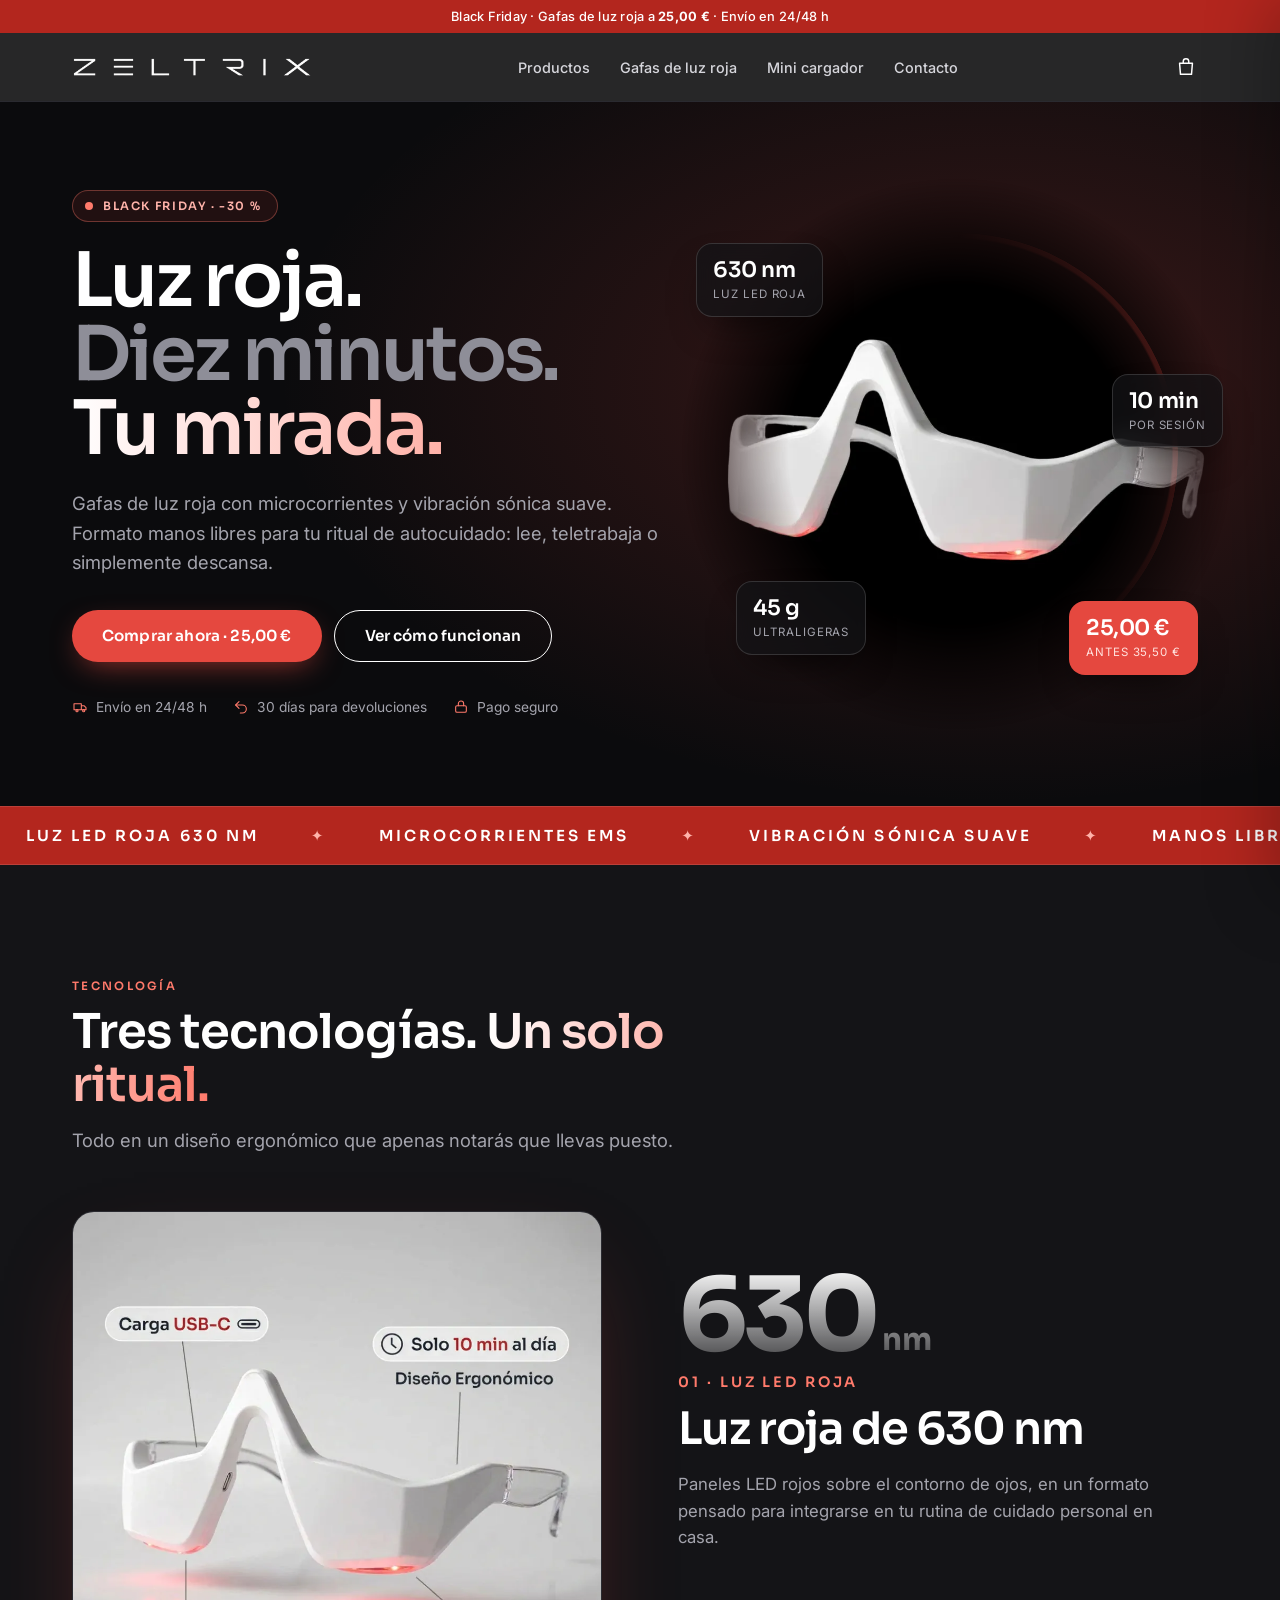
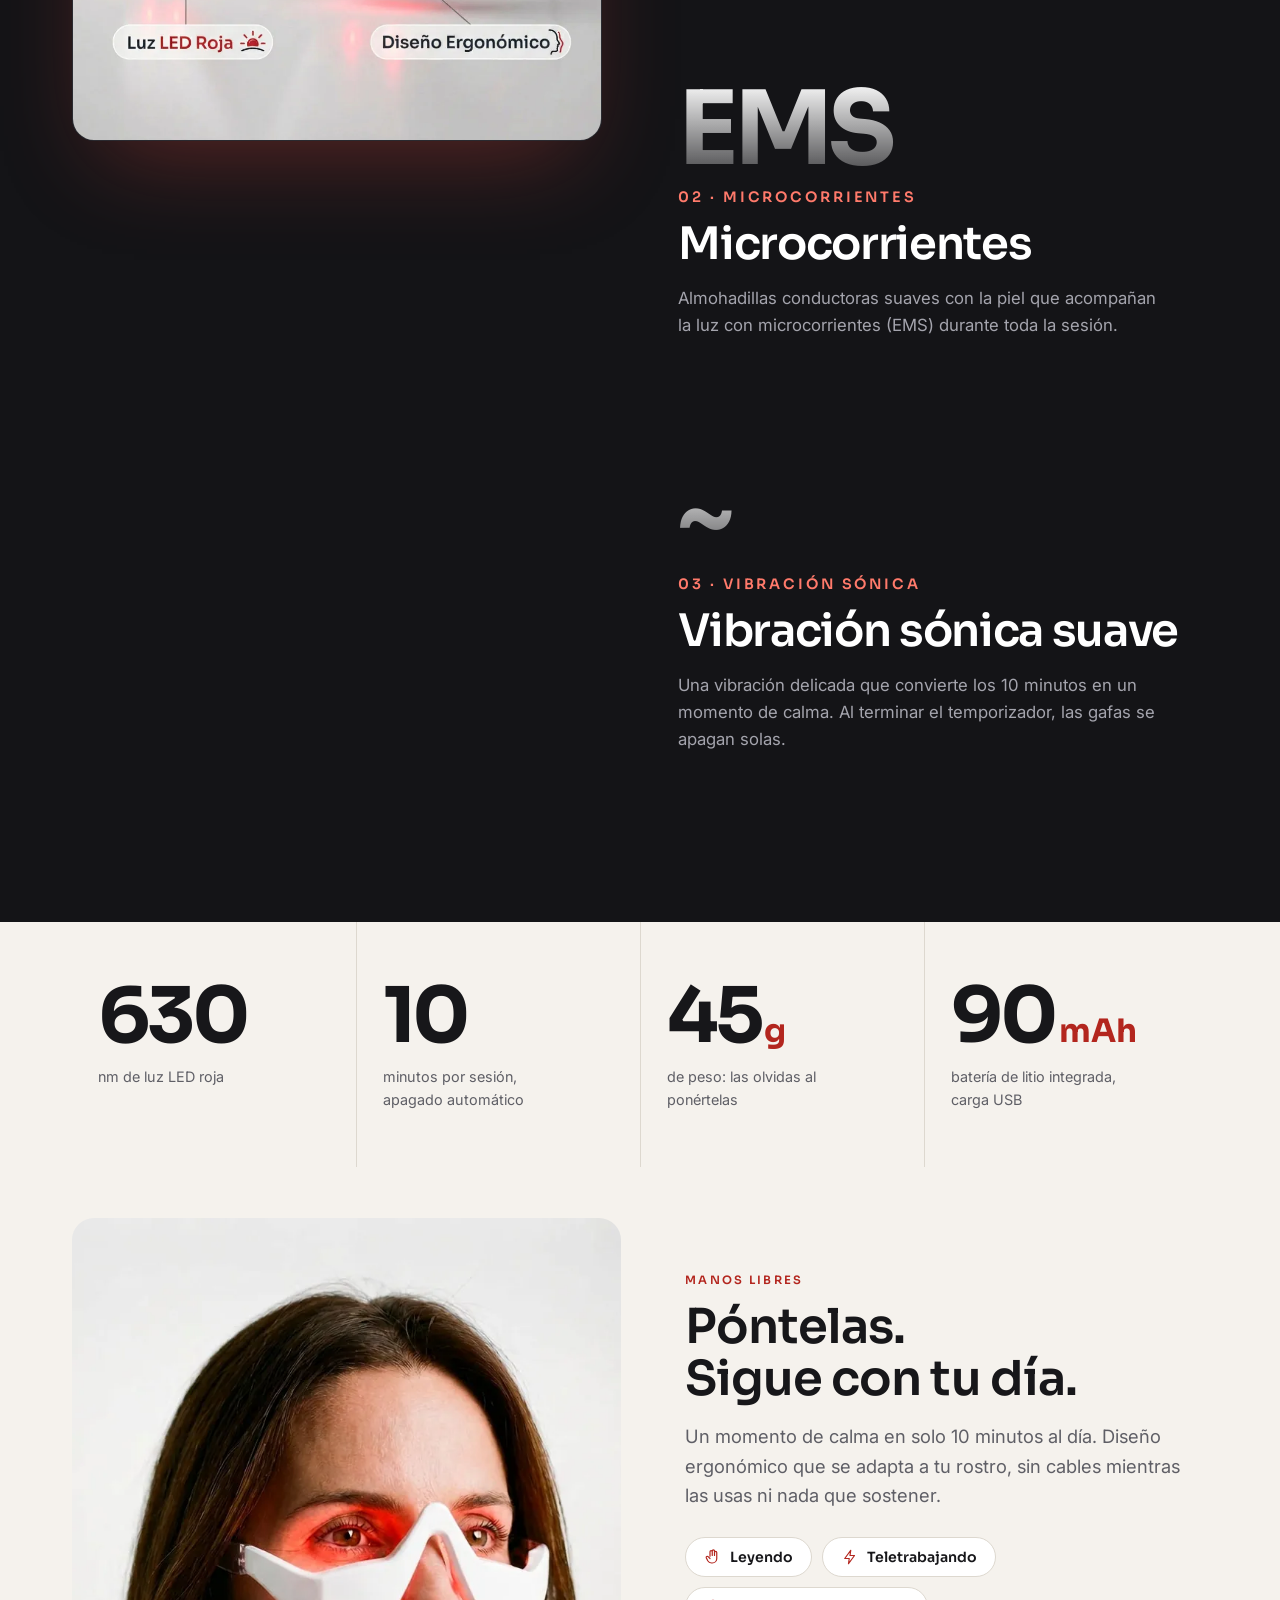
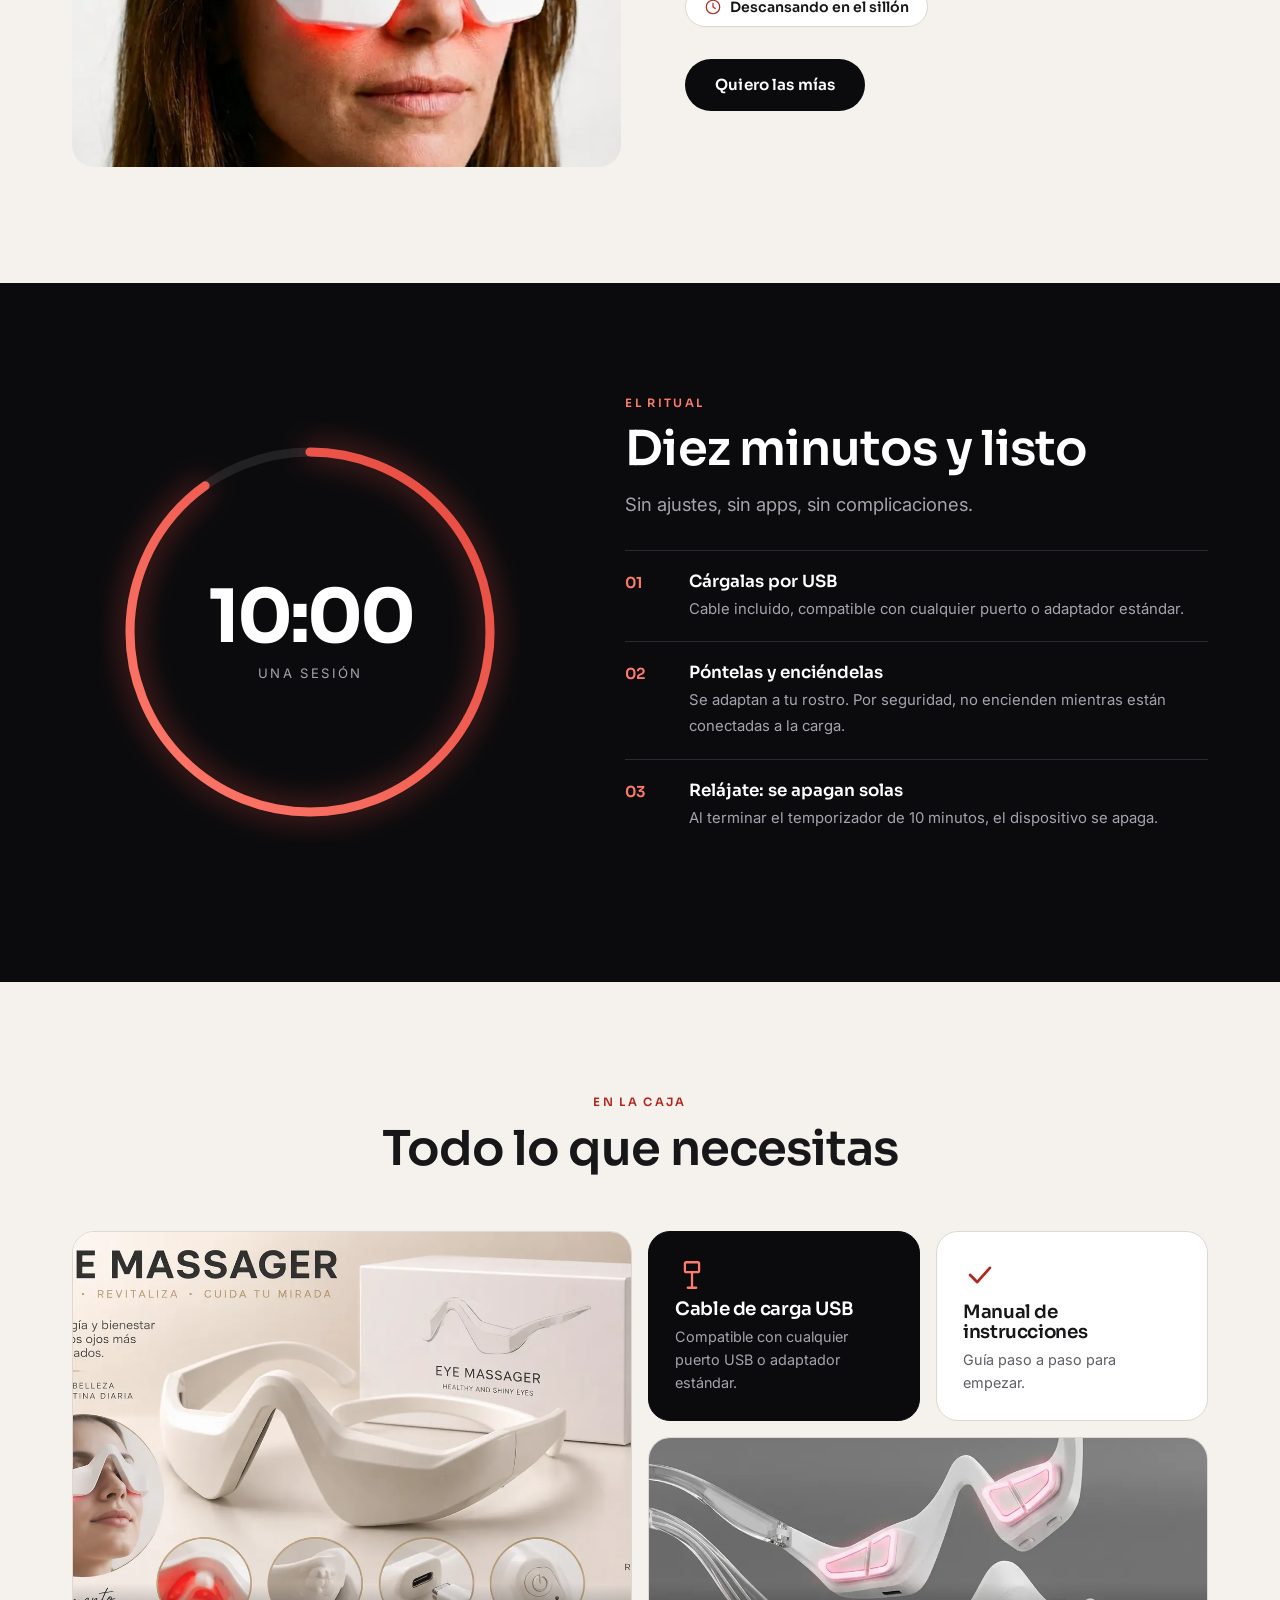
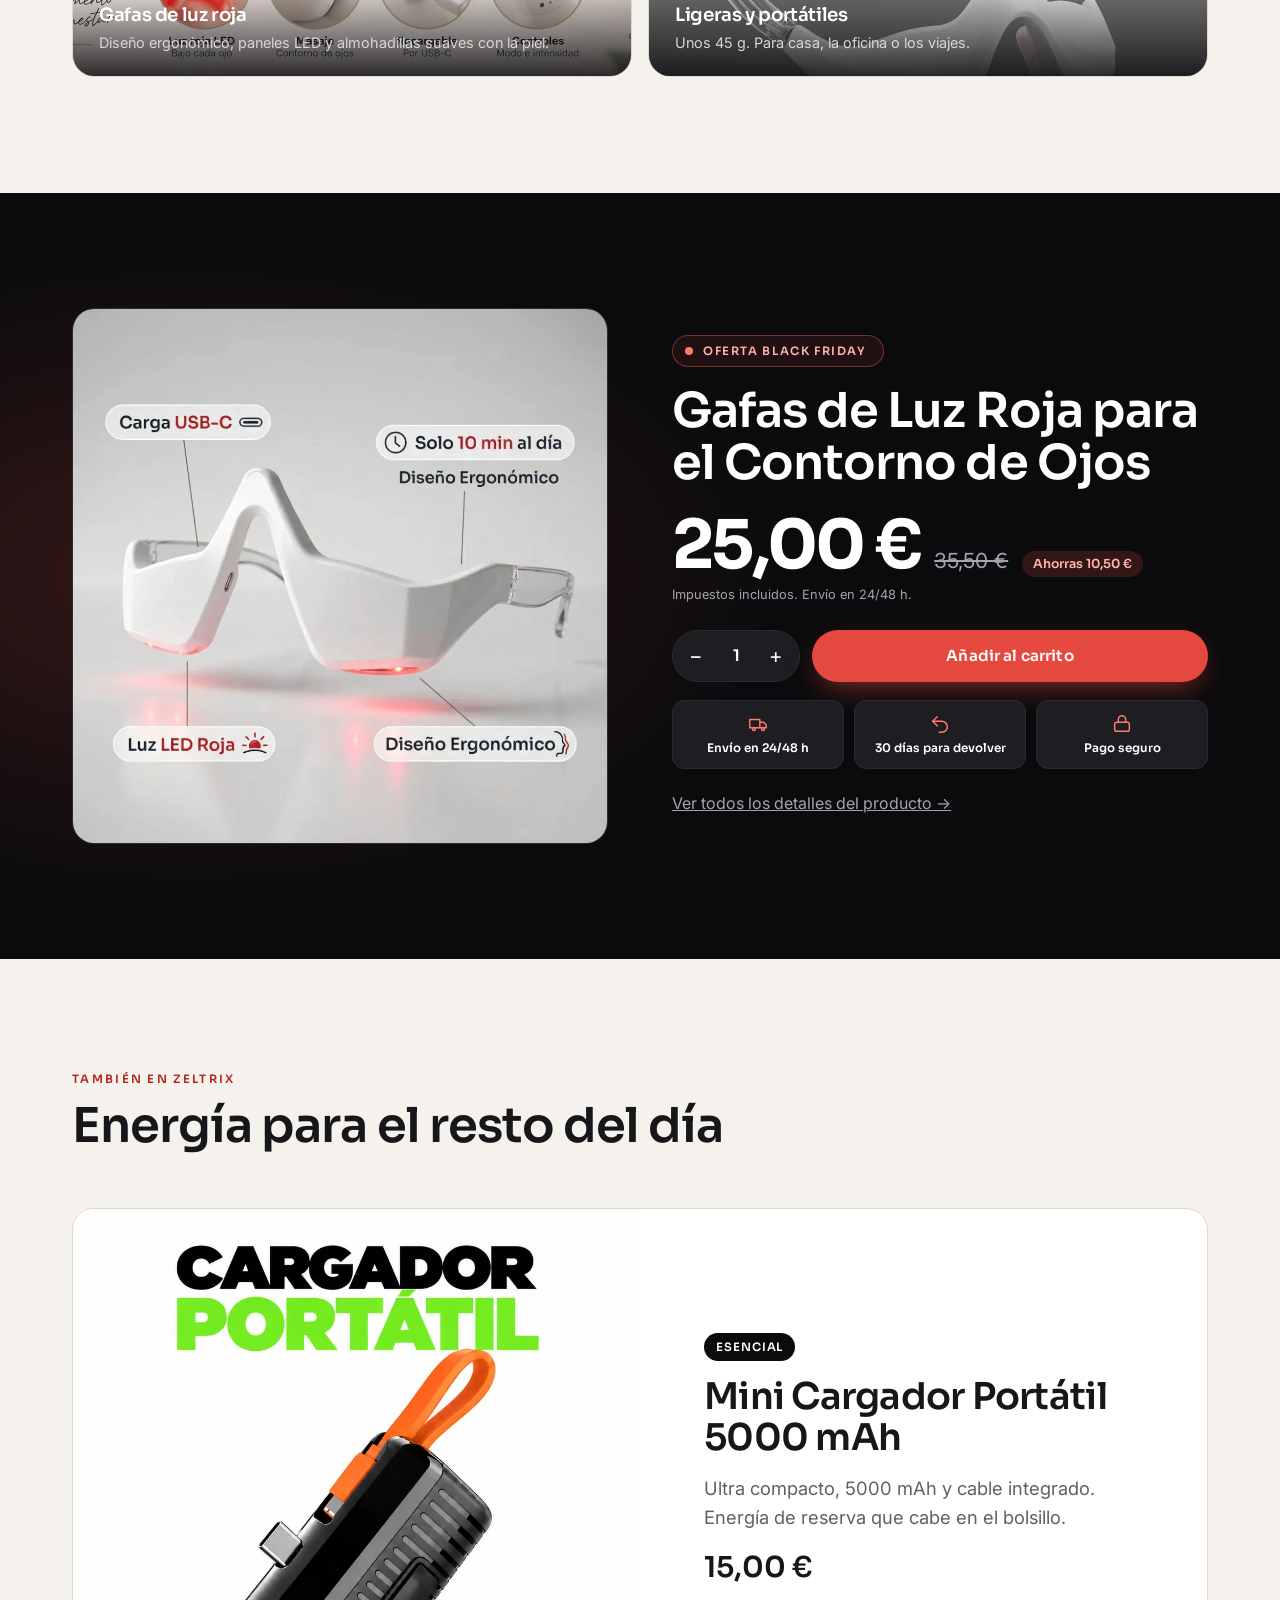
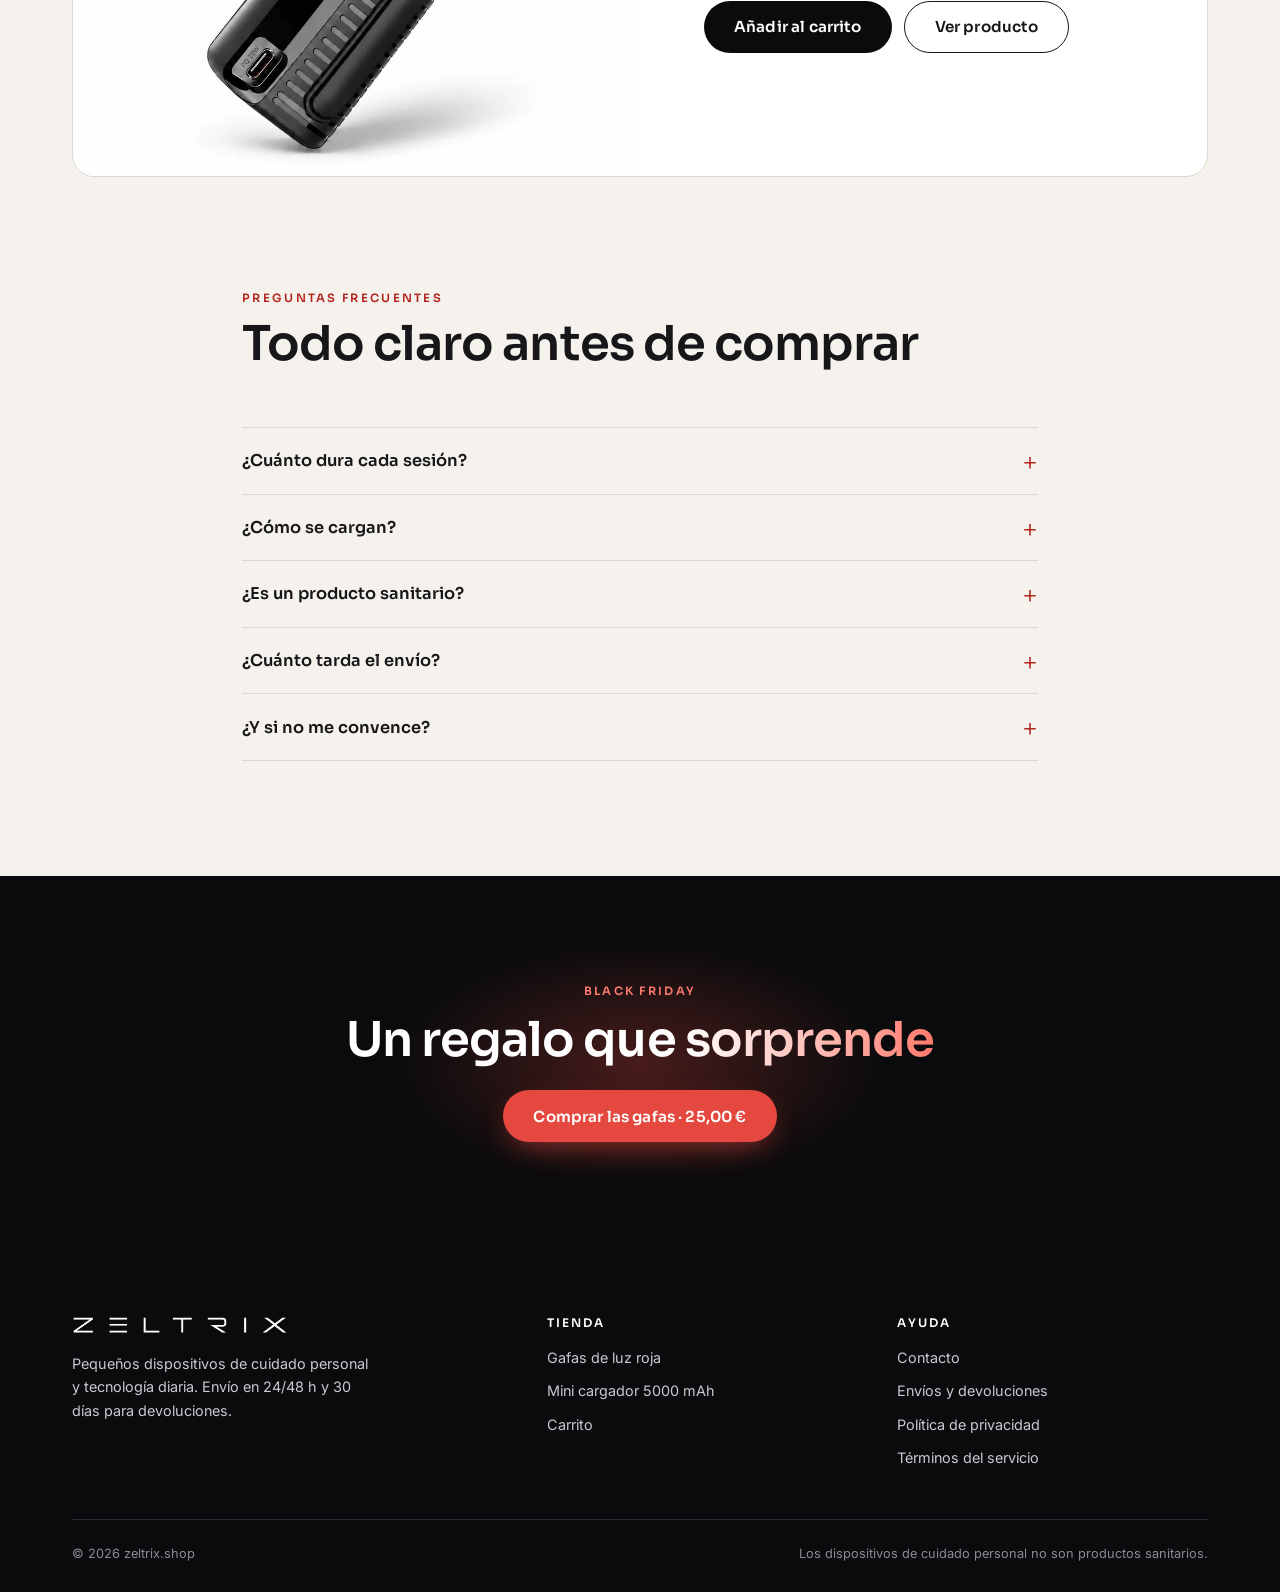
==== index.html @ a4a42555 "Add files via upload" ====
<!doctype html>
<html lang="es-ES" data-root="">
<head>
<meta charset="utf-8">
<meta name="viewport" content="width=device-width,initial-scale=1,viewport-fit=cover">
<title>Zeltrix | Gafas de luz roja para el contorno de ojos y mini cargador</title>
<meta name="description" content="Zeltrix: gafas de luz roja con microcorrientes y vibración sónica (25,00 €) y mini cargador portátil de 5000 mAh (15,00 €). Envío en 24/48 h y 30 días para devoluciones.">
<link rel="canonical" href="https://zeltrix.shop/">
<meta name="robots" content="index,follow,max-image-preview:large">
<meta name="theme-color" content="#0b0b0d">
<meta property="og:type" content="website">
<meta property="og:site_name" content="Zeltrix">
<meta property="og:locale" content="es_ES">
<meta property="og:title" content="Zeltrix | Gafas de luz roja para el contorno de ojos y mini cargador">
<meta property="og:description" content="Zeltrix: gafas de luz roja con microcorrientes y vibración sónica (25,00 €) y mini cargador portátil de 5000 mAh (15,00 €). Envío en 24/48 h y 30 días para devoluciones.">
<meta property="og:url" content="https://zeltrix.shop/">
<meta property="og:image" content="https://zeltrix.shop/assets/img/og.jpg">
<meta name="twitter:card" content="summary_large_image">
<link rel="icon" href="favicon.ico" sizes="48x48">
<link rel="icon" type="image/png" href="assets/img/favicon-64.png" sizes="64x64">
<link rel="apple-touch-icon" href="assets/img/apple-touch-icon.png">
<link rel="preconnect" href="https://fonts.googleapis.com">
<link rel="preconnect" href="https://fonts.gstatic.com" crossorigin>
<link rel="stylesheet" href="https://fonts.googleapis.com/css2?family=Inter:wght@400;500;600&family=Sora:wght@500;600;700&display=swap">
<link rel="preload" as="image" href="assets/img/gafas-1.webp" fetchpriority="high">
<link rel="stylesheet" href="assets/styles.css">
<link rel="stylesheet" href="assets/landing.css">
<script type="application/ld+json">{"@context": "https://schema.org", "@graph": [{"@type": "Organization", "@id": "https://zeltrix.shop/#org", "name": "Zeltrix", "url": "https://zeltrix.shop", "logo": "https://zeltrix.shop/assets/img/icon-512.png"}, {"@type": "WebSite", "@id": "https://zeltrix.shop/#site", "url": "https://zeltrix.shop", "name": "Zeltrix", "inLanguage": "es-ES", "publisher": {"@id": "https://zeltrix.shop/#org"}}, {"@type": "FAQPage", "mainEntity": [{"@type": "Question", "name": "¿Cuánto dura cada sesión?", "acceptedAnswer": {"@type": "Answer", "text": "Unos 10 minutos. Las gafas de luz roja se apagan solas cuando termina el temporizador."}}, {"@type": "Question", "name": "¿Cómo se cargan?", "acceptedAnswer": {"@type": "Answer", "text": "Por USB con el cable incluido. Por seguridad, no se pueden encender mientras están conectadas a la carga."}}, {"@type": "Question", "name": "¿Es un producto sanitario?", "acceptedAnswer": {"@type": "Answer", "text": "No. Es un producto de cuidado personal. Si estás embarazada, llevas marcapasos u otro dispositivo implantado o tienes alguna condición médica, consulta con tu médico antes de usarlo."}}, {"@type": "Question", "name": "¿Cuánto tarda el envío?", "acceptedAnswer": {"@type": "Answer", "text": "Enviamos en 24/48 horas."}}, {"@type": "Question", "name": "¿Y si no me convence?", "acceptedAnswer": {"@type": "Answer", "text": "Dispones de 30 días desde que lo recibes para solicitar la devolución, según nuestra política de devoluciones."}}]}]}</script>
</head>
<body>
<a class="skip" href="#main">Saltar al contenido</a>
<div class="ann">Black Friday · Gafas de luz roja a <strong>25,00 €</strong> · Envío en 24/48 h</div>
<header class="hdr"><div class="wrap">
  <a class="logo" href="index.html" aria-label="Zeltrix, inicio"><img src="assets/img/logo-white.png" alt="ZELTRIX" width="420" height="35"></a>
  <nav class="nav" id="nav" aria-label="Principal">
    <a href="index.html#productos">Productos</a><a href="products/gafas-luz-roja-anti-ojeras.html">Gafas de luz roja</a><a href="products/mini-banco-de-energia-ultra-compacto-5000mah-negro-con-cable-integrado.html">Mini cargador</a><a href="pages/contact.html">Contacto</a>
  </nav>
  <div class="hdr-r">
    <button class="icon-btn" data-open-cart aria-label="Abrir carrito"><svg viewBox="0 0 24 24" fill="none" stroke="currentColor" stroke-width="1.6" stroke-linecap="round" stroke-linejoin="round" aria-hidden="true"><path d="M5 8h14l-1 12H6L5 8Z"/><path d="M9 8V6a3 3 0 0 1 6 0v2"/></svg><span class="badge" data-cart-count hidden>0</span></button>
    <button class="icon-btn menu-btn" id="menu-btn" aria-label="Menú" aria-expanded="false" aria-controls="nav"><svg viewBox="0 0 24 24" fill="none" stroke="currentColor" stroke-width="1.8" stroke-linecap="round" aria-hidden="true"><path d="M4 8h16M4 16h16"/></svg></button>
  </div>
</div></header>
<main id="main">

<section class="hero lp dark"><div class="wrap">
  <div>
    <span class="pill"><i></i>Black Friday · -30 %</span>
    <h1><span>Luz roja.</span><span class="o">Diez minutos.</span><span class="glowtxt">Tu mirada.</span></h1>
    <p class="lead">Gafas de luz roja con microcorrientes y vibración sónica suave. Formato manos libres para tu ritual de autocuidado: lee, teletrabaja o simplemente descansa.</p>
    <div class="hero-cta">
      <a class="btn btn-glow" href="#comprar">Comprar ahora · 25,00 €</a>
      <a class="btn btn-line" href="#tecnologia">Ver cómo funcionan</a>
    </div>
    <ul class="hero-meta"><li><svg viewBox="0 0 24 24" fill="none" stroke="currentColor" stroke-width="1.6" stroke-linecap="round" stroke-linejoin="round" aria-hidden="true"><path d="M3 7h11v9H3zM14 10h4l3 3v3h-7"/><circle cx="7.5" cy="17.5" r="1.6"/><circle cx="17.5" cy="17.5" r="1.6"/></svg>Envío en 24/48 h</li><li><svg viewBox="0 0 24 24" fill="none" stroke="currentColor" stroke-width="1.6" stroke-linecap="round" stroke-linejoin="round" aria-hidden="true"><path d="M9 14 4 9l5-5"/><path d="M4 9h10a6 6 0 0 1 0 12h-3"/></svg>30 días para devoluciones</li><li><svg viewBox="0 0 24 24" fill="none" stroke="currentColor" stroke-width="1.6" stroke-linecap="round" stroke-linejoin="round" aria-hidden="true"><rect x="4" y="10" width="16" height="10" rx="2"/><path d="M8 10V7a4 4 0 0 1 8 0v3"/></svg>Pago seguro</li></ul>
  </div>
  <div class="stage" id="stage">
    <img src="assets/img/gafas-1.webp" alt="Gafas de luz roja Zeltrix con los paneles LED encendidos" width="1000" height="1000" fetchpriority="high">
    <div class="chip c1"><b>630 nm</b><small>Luz LED roja</small></div>
    <div class="chip c2"><b>10 min</b><small>Por sesión</small></div>
    <div class="chip c3"><b>45 g</b><small>Ultraligeras</small></div>
    <div class="chip c4"><b>25,00 €</b><small>antes 35,50 €</small></div>
  </div>
</div></section>

<div class="marq" aria-hidden="true"><div><span>Luz LED roja 630 nm</span><span>Microcorrientes EMS</span><span>Vibración sónica suave</span><span>Manos libres</span><span>10 minutos</span><span>Carga USB</span><span>Black Friday</span><span>Luz LED roja 630 nm</span><span>Microcorrientes EMS</span><span>Vibración sónica suave</span><span>Manos libres</span><span>10 minutos</span><span>Carga USB</span><span>Black Friday</span><span>Luz LED roja 630 nm</span><span>Microcorrientes EMS</span><span>Vibración sónica suave</span><span>Manos libres</span><span>10 minutos</span><span>Carga USB</span><span>Black Friday</span><span>Luz LED roja 630 nm</span><span>Microcorrientes EMS</span><span>Vibración sónica suave</span><span>Manos libres</span><span>10 minutos</span><span>Carga USB</span><span>Black Friday</span></div></div>

<section class="sec dark-2" id="tecnologia"><div class="wrap">
  <div class="sec-head rv" style="max-width:720px"><p class="eyebrow">Tecnología</p><h2 class="h2">Tres tecnologías. <span class="glowtxt">Un solo ritual.</span></h2><p class="lead">Todo en un diseño ergonómico que apenas notarás que llevas puesto.</p></div>
  <div class="tech">
    <div class="tech-vis"><div class="fr"><img src="assets/img/gafas-3.webp" alt="Detalles del diseño: carga USB-C, luz LED roja y sesión de 10 minutos" width="1000" height="1000" loading="lazy"></div></div>
    <div class="tech-list">
      <div class="tech-i rv"><div class="big">630<small style="font-size:.3em;letter-spacing:0"> nm</small></div><p class="n">01 · LUZ LED ROJA</p><h3>Luz roja de 630 nm</h3><p>Paneles LED rojos sobre el contorno de ojos, en un formato pensado para integrarse en tu rutina de cuidado personal en casa.</p></div>
      <div class="tech-i rv"><div class="big">EMS</div><p class="n">02 · MICROCORRIENTES</p><h3>Microcorrientes</h3><p>Almohadillas conductoras suaves con la piel que acompañan la luz con microcorrientes (EMS) durante toda la sesión.</p></div>
      <div class="tech-i rv"><div class="big">~</div><p class="n">03 · VIBRACIÓN SÓNICA</p><h3>Vibración sónica suave</h3><p>Una vibración delicada que convierte los 10 minutos en un momento de calma. Al terminar el temporizador, las gafas se apagan solas.</p></div>
    </div>
  </div>
</div></section>

<section class="sec-tight"><div class="wrap"><div class="stats rv">
  <div><b data-count="630">630</b><em style="display:none"></em><span>nm de luz LED roja</span></div>
  <div><b data-count="10">10</b><span>minutos por sesión, apagado automático</span></div>
  <div><b data-count="45">45<em>g</em></b><span>de peso: las olvidas al ponértelas</span></div>
  <div><b data-count="90">90<em>mAh</em></b><span>batería de litio integrada, carga USB</span></div>
</div></div></section>

<section class="sec" style="padding-top:clamp(24px,4vw,60px)"><div class="wrap life">
  <div class="ph rv"><img src="assets/img/gafas-2.webp" alt="Persona con las gafas de luz roja puestas" width="745" height="745" loading="lazy"></div>
  <div class="rv">
    <p class="eyebrow">Manos libres</p>
    <h2 class="h2" style="margin:14px 0 16px">Póntelas. <br>Sigue con tu día.</h2>
    <p class="lead">Un momento de calma en solo 10 minutos al día. Diseño ergonómico que se adapta a tu rostro, sin cables mientras las usas ni nada que sostener.</p>
    <ul class="moments"><li><svg viewBox="0 0 24 24" fill="none" stroke="currentColor" stroke-width="1.6" stroke-linecap="round" stroke-linejoin="round" aria-hidden="true"><path d="M8 11V5a1.5 1.5 0 0 1 3 0v5m0 0V4a1.5 1.5 0 0 1 3 0v6m0 0V6a1.5 1.5 0 0 1 3 0v8a6 6 0 0 1-6 6h-1a6 6 0 0 1-5-3l-2-4a1.5 1.5 0 0 1 2.5-1.5L8 14"/></svg>Leyendo</li><li><svg viewBox="0 0 24 24" fill="none" stroke="currentColor" stroke-width="1.6" stroke-linecap="round" stroke-linejoin="round" aria-hidden="true"><path d="M13 3 5 14h6l-1 7 8-11h-6z"/></svg>Teletrabajando</li><li><svg viewBox="0 0 24 24" fill="none" stroke="currentColor" stroke-width="1.6" stroke-linecap="round" stroke-linejoin="round" aria-hidden="true"><circle cx="12" cy="12" r="9"/><path d="M12 7v5l3 2"/></svg>Descansando en el sillón</li></ul>
    <a class="btn btn-ink" href="#comprar">Quiero las mías</a>
  </div>
</div></section>

<section class="sec dark"><div class="wrap ritual">
  <div class="ring rv" id="ring">
    <svg viewBox="0 0 280 280" aria-hidden="true"><defs><linearGradient id="rg" x1="0" y1="0" x2="1" y2="1"><stop offset="0" stop-color="#ff7a6b"/><stop offset="1" stop-color="#e5483f"/></linearGradient></defs><circle class="tr" cx="140" cy="140" r="120"/><circle class="pg" cx="140" cy="140" r="120"/></svg>
    <div class="tm"><b>10:00</b><span>una sesión</span></div>
  </div>
  <div class="rv">
    <p class="eyebrow">El ritual</p>
    <h2 class="h2" style="margin:14px 0 14px">Diez minutos y listo</h2>
    <p class="lead">Sin ajustes, sin apps, sin complicaciones.</p>
    <ol class="steps" style="list-style:none;padding:0">
      <li><div><b>Cárgalas por USB</b><span>Cable incluido, compatible con cualquier puerto o adaptador estándar.</span></div></li>
      <li><div><b>Póntelas y enciéndelas</b><span>Se adaptan a tu rostro. Por seguridad, no encienden mientras están conectadas a la carga.</span></div></li>
      <li><div><b>Relájate: se apagan solas</b><span>Al terminar el temporizador de 10 minutos, el dispositivo se apaga.</span></div></li>
    </ol>
  </div>
</div></section>

<section class="sec"><div class="wrap">
  <div class="sec-head center rv"><p class="eyebrow">En la caja</p><h2 class="h2">Todo lo que necesitas</h2></div>
  <div class="bento">
    <div class="bt img b1 rv"><img src="assets/img/gafas-lifestyle.webp" alt="Gafas masajeadoras Eye Massager junto a su caja" loading="lazy"><div class="cap"><h3>Gafas de luz roja</h3><p>Diseño ergonómico, paneles LED y almohadillas suaves con la piel.</p></div></div>
    <div class="bt dk rv"><svg class="ic" viewBox="0 0 24 24" fill="none" stroke="currentColor" stroke-width="1.6" stroke-linecap="round" stroke-linejoin="round" aria-hidden="true"><rect x="7" y="3" width="10" height="7" rx="1"/><path d="M12 10v11M9 21h6"/></svg><h3>Cable de carga USB</h3><p>Compatible con cualquier puerto USB o adaptador estándar.</p></div>
    <div class="bt rv"><svg class="ic" viewBox="0 0 24 24" fill="none" stroke="currentColor" stroke-width="2" stroke-linecap="round" stroke-linejoin="round" aria-hidden="true"><path d="m5 12 5 5 9-10"/></svg><h3>Manual de instrucciones</h3><p>Guía paso a paso para empezar.</p></div>
    <div class="bt img b4 rv" style="min-height:240px"><img src="assets/img/gafas-4.webp" alt="Vista del diseño ergonómico y los paneles de luz" loading="lazy" style="object-position:50% 40%"><div class="cap"><h3>Ligeras y portátiles</h3><p>Unos 45 g. Para casa, la oficina o los viajes.</p></div></div>
  </div>
</div></section>

<section class="sec buy-sec dark" id="comprar"><div class="wrap buy-card">
  <div class="im rv"><img src="assets/img/gafas-3.webp" alt="Gafas de Luz Roja para el Contorno de Ojos" width="1000" height="1000" loading="lazy"></div>
  <div class="rv">
    <span class="pill"><i></i>Oferta Black Friday</span>
    <h2 class="h2" style="margin-top:18px">Gafas de Luz Roja para el Contorno de Ojos</h2>
    <div class="big-p"><b>25,00 €</b><s>35,50 €</s><span class="save">Ahorras 10,50 €</span></div>
    <p class="vat">Impuestos incluidos. Envío en 24/48 h.</p>
    <div class="buy-row"><div class="qty" data-qty role="group" aria-label="Cantidad"><button type="button" data-dec aria-label="Reducir cantidad">−</button><output aria-live="polite">1</output><button type="button" data-inc aria-label="Aumentar cantidad">+</button></div>
      <button class="btn btn-glow" data-add="gafas" data-use-qty>Añadir al carrito</button></div>
    <div class="trust"><div><svg viewBox="0 0 24 24" fill="none" stroke="currentColor" stroke-width="1.6" stroke-linecap="round" stroke-linejoin="round" aria-hidden="true"><path d="M3 7h11v9H3zM14 10h4l3 3v3h-7"/><circle cx="7.5" cy="17.5" r="1.6"/><circle cx="17.5" cy="17.5" r="1.6"/></svg>Envío en 24/48 h</div><div><svg viewBox="0 0 24 24" fill="none" stroke="currentColor" stroke-width="1.6" stroke-linecap="round" stroke-linejoin="round" aria-hidden="true"><path d="M9 14 4 9l5-5"/><path d="M4 9h10a6 6 0 0 1 0 12h-3"/></svg>30 días para devolver</div><div><svg viewBox="0 0 24 24" fill="none" stroke="currentColor" stroke-width="1.6" stroke-linecap="round" stroke-linejoin="round" aria-hidden="true"><rect x="4" y="10" width="16" height="10" rx="2"/><path d="M8 10V7a4 4 0 0 1 8 0v3"/></svg>Pago seguro</div></div>
    <p><a href="products/gafas-luz-roja-anti-ojeras.html" style="text-decoration:underline;color:var(--muted-d)">Ver todos los detalles del producto →</a></p>
  </div>
</div></section>

<section class="sec" id="productos"><div class="wrap">
  <div class="sec-head rv"><p class="eyebrow">También en Zeltrix</p><h2 class="h2">Energía para el resto del día</h2></div>
  <div class="pw rv">
    <div class="im"><img src="assets/img/cargador-1.webp" alt="Mini cargador portátil negro de 5000 mAh con cable integrado" width="1000" height="1000" loading="lazy"></div>
    <div class="tx"><span class="tag" style="position:static">Esencial</span><h3 style="font-size:clamp(1.6rem,3vw,2.3rem)">Mini Cargador Portátil 5000 mAh</h3>
      <p class="lead">Ultra compacto, 5000 mAh y cable integrado. Energía de reserva que cabe en el bolsillo.</p>
      <p class="price">15,00 €</p>
      <div style="display:flex;gap:12px;flex-wrap:wrap"><button class="btn btn-ink" data-add="cargador" data-quick>Añadir al carrito</button><a class="btn btn-line" href="products/mini-banco-de-energia-ultra-compacto-5000mah-negro-con-cable-integrado.html">Ver producto</a></div></div>
  </div>
</div></section>

<section class="sec" style="padding-top:0"><div class="wrap" style="max-width:860px">
  <div class="sec-head rv"><p class="eyebrow">Preguntas frecuentes</p><h2 class="h2">Todo claro antes de comprar</h2></div>
  <div class="acc rv"><details><summary>¿Cuánto dura cada sesión?</summary><div class="ans">Unos 10 minutos. Las gafas de luz roja se apagan solas cuando termina el temporizador.</div></details><details><summary>¿Cómo se cargan?</summary><div class="ans">Por USB con el cable incluido. Por seguridad, no se pueden encender mientras están conectadas a la carga.</div></details><details><summary>¿Es un producto sanitario?</summary><div class="ans">No. Es un producto de cuidado personal. Si estás embarazada, llevas marcapasos u otro dispositivo implantado o tienes alguna condición médica, consulta con tu médico antes de usarlo.</div></details><details><summary>¿Cuánto tarda el envío?</summary><div class="ans">Enviamos en 24/48 horas.</div></details><details><summary>¿Y si no me convence?</summary><div class="ans">Dispones de 30 días desde que lo recibes para solicitar la devolución, según nuestra política de devoluciones.</div></details></div>
</div></section>

<section class="band dark"><div class="wrap rv">
  <p class="eyebrow">Black Friday</p><h2 class="h2">Un regalo que <span class="glowtxt">sorprende</span></h2>
  <a class="btn btn-glow" href="#comprar">Comprar las gafas · 25,00 €</a>
</div></section>
</main>
<footer class="ftr"><div class="wrap">
  <div class="cols">
    <div><img src="assets/img/logo-white.png" alt="ZELTRIX" width="420" height="35" loading="lazy">
      <p style="max-width:34ch">Pequeños dispositivos de cuidado personal y tecnología diaria. Envío en 24/48 h y 30 días para devoluciones.</p></div>
    <div><h4>Tienda</h4><ul>
      <li><a href="products/gafas-luz-roja-anti-ojeras.html">Gafas de luz roja</a></li>
      <li><a href="products/mini-banco-de-energia-ultra-compacto-5000mah-negro-con-cable-integrado.html">Mini cargador 5000 mAh</a></li>
      <li><a href="cart.html">Carrito</a></li></ul></div>
    <div><h4>Ayuda</h4><ul>
      <li><a href="pages/contact.html">Contacto</a></li>
      <li><a href="policies/refund-policy.html">Envíos y devoluciones</a></li>
      <li><a href="policies/privacy-policy.html">Política de privacidad</a></li>
      <li><a href="policies/terms-of-service.html">Términos del servicio</a></li></ul></div>
  </div>
  <div class="bot"><span>© 2026 zeltrix.shop</span><span>Los dispositivos de cuidado personal no son productos sanitarios.</span></div>
</div></footer>

<div class="scrim" id="scrim"></div>
<aside class="drawer" id="drawer" role="dialog" aria-modal="true" aria-labelledby="dr-title" aria-hidden="true">
  <div class="dr-h"><h2 id="dr-title">Tu carrito</h2><button class="icon-btn" id="drawer-close" aria-label="Cerrar carrito" style="color:var(--text)"><svg viewBox="0 0 24 24" fill="none" stroke="currentColor" stroke-width="1.8" stroke-linecap="round" aria-hidden="true"><path d="M6 6l12 12M18 6 6 18"/></svg></button></div>
  <div class="dr-b"><ul id="drawer-lines"></ul></div>
  <div class="dr-f" id="drawer-foot" hidden>
    <div class="sum t"><span>Subtotal</span><span id="drawer-total">0,00 €</span></div>
    <p class="note">Impuestos incluidos. Envío y descuentos en el siguiente paso.</p>
    <a class="btn btn-glow btn-block" href="cart.html">Finalizar compra</a>
  </div>
</aside>
<script src="assets/main.js" defer></script>
</body>
</html>
---- assets/styles.css ----
/* ZELTRIX — premium storefront. Tokens first, then base, layout, components. */
:root{
  --ink:#0b0b0d; --ink-2:#141417; --ink-3:#1d1d22;
  --bone:#f5f2ed; --bone-2:#ece8e1; --line:#ddd8cf; --line-d:#2a2a30;
  --text:#17171a; --muted:#5f5f66; --muted-d:#a4a4ad;
  --glow:#e5483f; --glow-2:#ff7a6b; --glow-ink:#b3261e; --ok:#1f7a4d;
  --r:14px; --r-lg:22px; --shadow:0 24px 60px -24px rgba(11,11,13,.35);
  --f-d:"Sora",system-ui,-apple-system,"Segoe UI",sans-serif;
  --f-b:"Inter",system-ui,-apple-system,"Segoe UI",sans-serif;
  --wrap:1200px; --gut:clamp(16px,4vw,32px);
}
*,*::before,*::after{box-sizing:border-box}
html{-webkit-text-size-adjust:100%;scroll-behavior:smooth}
body{margin:0;font-family:var(--f-b);font-size:16px;line-height:1.6;color:var(--text);background:var(--bone);-webkit-font-smoothing:antialiased;text-rendering:optimizeLegibility}
img,svg{display:block;max-width:100%;height:auto}
a{color:inherit;text-decoration:none}
button{font:inherit;color:inherit;cursor:pointer;border:0;background:none;padding:0}
h1,h2,h3{font-family:var(--f-d);line-height:1.1;letter-spacing:-.02em;margin:0;font-weight:600}
p{margin:0}
ul{margin:0;padding:0;list-style:none}
:focus-visible{outline:2px solid var(--glow);outline-offset:3px;border-radius:6px}
.sr{position:absolute;width:1px;height:1px;overflow:hidden;clip:rect(0 0 0 0);white-space:nowrap}
.skip{position:absolute;left:12px;top:-60px;background:var(--ink);color:#fff;padding:10px 16px;border-radius:8px;z-index:200;transition:top .2s}
.skip:focus{top:12px}
.wrap{max-width:var(--wrap);margin:0 auto;padding:0 var(--gut)}
.eyebrow{font:600 .72rem/1 var(--f-d);letter-spacing:.2em;text-transform:uppercase;color:var(--glow-ink)}
.dark .eyebrow{color:var(--glow-2)}
.h2{font-size:clamp(1.8rem,4.2vw,3rem)}
.lead{font-size:clamp(1rem,1.5vw,1.15rem);color:var(--muted);max-width:56ch}
.dark .lead{color:var(--muted-d)}

/* Announcement + header */
.ann{background:var(--glow-ink);color:#fff;text-align:center;font:500 .8rem/1.2 var(--f-b);padding:9px var(--gut);letter-spacing:.02em}
.ann strong{font-weight:700}
.hdr{position:sticky;top:0;z-index:60;background:rgba(11,11,13,.88);backdrop-filter:saturate(1.4) blur(14px);-webkit-backdrop-filter:saturate(1.4) blur(14px);color:#fff;border-bottom:1px solid var(--line-d)}
.hdr .wrap{display:flex;align-items:center;justify-content:space-between;height:68px;gap:16px}
.logo img{height:20px;width:auto}
.nav{display:flex;gap:30px;font:500 .9rem var(--f-b);color:#d6d6dc}
.nav a{padding:6px 0;position:relative;transition:color .2s}
.nav a:hover,.nav a[aria-current]{color:#fff}
.nav a::after{content:"";position:absolute;left:0;right:0;bottom:0;height:1px;background:var(--glow);transform:scaleX(0);transform-origin:left;transition:transform .25s}
.nav a:hover::after,.nav a[aria-current]::after{transform:scaleX(1)}
.hdr-r{display:flex;align-items:center;gap:6px}
.icon-btn{position:relative;width:44px;height:44px;display:grid;place-items:center;border-radius:50%;transition:background .2s}
.icon-btn:hover{background:rgba(255,255,255,.1)}
.icon-btn svg{width:22px;height:22px}
.badge{position:absolute;top:4px;right:2px;min-width:18px;height:18px;border-radius:9px;background:var(--glow);color:#fff;font:700 .68rem/18px var(--f-b);text-align:center;padding:0 5px}
.badge[hidden]{display:none}
.menu-btn{display:none}
@media(max-width:820px){
  .nav{position:absolute;top:100%;left:0;right:0;background:var(--ink);flex-direction:column;gap:0;padding:6px var(--gut) 24px;border-bottom:1px solid var(--line-d);clip-path:inset(0 0 100% 0);visibility:hidden;transition:clip-path .35s cubic-bezier(.2,.8,.2,1),visibility 0s .35s;font-size:1.15rem;font-family:var(--f-d)}
  .nav a{padding:16px 0;border-bottom:1px solid var(--line-d)}
  .nav.open{clip-path:inset(0);visibility:visible;transition-delay:0s}
  .menu-btn{display:grid}
  .hdr{z-index:70}
}

/* Buttons */
.btn{display:inline-flex;align-items:center;justify-content:center;gap:10px;min-height:52px;padding:0 30px;border-radius:999px;font:600 .95rem var(--f-d);letter-spacing:.01em;transition:transform .2s,background .2s,box-shadow .2s,color .2s;white-space:nowrap}
.btn:active{transform:scale(.98)}
.btn-glow{background:var(--glow);color:#fff;box-shadow:0 10px 30px -10px rgba(229,72,63,.7)}
.btn-glow:hover{background:#f0554b;box-shadow:0 14px 36px -10px rgba(229,72,63,.85)}
.btn-ink{background:var(--ink);color:#fff}
.btn-ink:hover{background:var(--ink-3)}
.btn-line{border:1.5px solid currentColor}
.btn-line:hover{background:rgba(127,127,127,.12)}
.btn[disabled]{opacity:.55;cursor:not-allowed}
.btn-block{width:100%}

/* Hero */
.dark{background:var(--ink);color:#fff}
.hero{position:relative;overflow:hidden;isolation:isolate}
.hero::before{content:"";position:absolute;z-index:-1;right:-10%;top:10%;width:62vw;max-width:820px;aspect-ratio:1;background:radial-gradient(closest-side,rgba(229,72,63,.34),rgba(229,72,63,0) 70%);filter:blur(10px)}
.hero .wrap{display:grid;grid-template-columns:1.05fr 1fr;align-items:center;gap:32px;padding-top:clamp(36px,7vw,88px);padding-bottom:clamp(36px,7vw,88px);min-height:min(78vh,760px)}
.hero h1{font-size:clamp(2.4rem,6.4vw,4.9rem);margin:18px 0 20px;font-weight:600}
.hero h1 em{font-style:normal;color:var(--glow-2)}
.hero-cta{display:flex;flex-wrap:wrap;gap:12px;margin-top:32px}
.hero-meta{display:flex;flex-wrap:wrap;gap:10px 26px;margin-top:34px;color:var(--muted-d);font-size:.86rem}
.hero-meta li{display:flex;align-items:center;gap:8px}
.hero-meta svg{width:16px;height:16px;color:var(--glow-2)}
.hero-img{position:relative}
.hero-img img{width:100%;aspect-ratio:1;object-fit:cover;border-radius:var(--r-lg);mask-image:radial-gradient(closest-side,#000 62%,transparent 100%);-webkit-mask-image:radial-gradient(closest-side,#000 62%,transparent 100%)}
.price-tag{position:absolute;left:4%;bottom:10%;background:rgba(20,20,23,.78);backdrop-filter:blur(10px);-webkit-backdrop-filter:blur(10px);border:1px solid var(--line-d);border-radius:var(--r);padding:12px 18px;display:grid;gap:2px}
.price-tag small{color:var(--muted-d);font-size:.74rem;letter-spacing:.08em;text-transform:uppercase}
.price-tag b{font:600 1.4rem var(--f-d)}
.price-tag s{color:var(--muted-d);font-size:.9rem;margin-left:8px;font-weight:400}
@media(max-width:820px){.hero .wrap{grid-template-columns:1fr;min-height:0}.hero-img{order:-1;max-width:420px;margin:0 auto}.hero h1{margin-top:8px}}

/* Trust strip */
.strip{background:var(--bone-2);border-bottom:1px solid var(--line)}
.strip ul{display:grid;grid-template-columns:repeat(4,1fr);gap:8px}
.strip li{display:flex;align-items:center;gap:12px;padding:20px 8px;font-size:.88rem;line-height:1.35}
.strip svg{width:26px;height:26px;flex:none;color:var(--glow-ink)}
.strip b{display:block;font:600 .9rem var(--f-d)}
.strip span{color:var(--muted);font-size:.82rem}
@media(max-width:820px){.strip ul{grid-template-columns:1fr 1fr}}

/* Sections */
.sec{padding:clamp(56px,9vw,120px) 0}
.sec-head{display:grid;gap:14px;margin-bottom:clamp(28px,5vw,56px)}
.sec-head.center{text-align:center;justify-items:center}

/* Product cards */
.grid{display:grid;grid-template-columns:repeat(2,1fr);gap:clamp(16px,3vw,32px)}
@media(max-width:640px){.grid{grid-template-columns:1fr}}
.card{background:#fff;border-radius:var(--r-lg);overflow:hidden;border:1px solid var(--line);display:flex;flex-direction:column;transition:transform .35s cubic-bezier(.2,.8,.2,1),box-shadow .35s}
.card:hover{transform:translateY(-6px);box-shadow:var(--shadow)}
.card-img{position:relative;aspect-ratio:1;background:var(--bone-2);overflow:hidden}
.card-img img{width:100%;height:100%;object-fit:cover;transition:transform .7s cubic-bezier(.2,.8,.2,1)}
.card:hover .card-img img{transform:scale(1.05)}
.tag{position:absolute;top:16px;left:16px;background:var(--ink);color:#fff;font:600 .72rem var(--f-d);letter-spacing:.08em;text-transform:uppercase;padding:7px 12px;border-radius:999px}
.tag.glow{background:var(--glow)}
.card-body{padding:22px 24px 26px;display:flex;flex-direction:column;gap:10px;flex:1}
.card h3{font-size:1.25rem}
.card p{color:var(--muted);font-size:.93rem}
.card-foot{display:flex;align-items:center;justify-content:space-between;gap:12px;margin-top:auto;padding-top:14px}
.price{font:600 1.3rem var(--f-d)}
.price s{font:400 .92rem var(--f-b);color:var(--muted);margin-left:8px}

/* Split feature */
.split{display:grid;grid-template-columns:1fr 1fr;gap:clamp(28px,6vw,80px);align-items:center}
.split img{border-radius:var(--r-lg);width:100%}
.steps{display:grid;gap:0;margin-top:30px;counter-reset:s}
.steps li{display:grid;grid-template-columns:48px 1fr;gap:16px;padding:20px 0;border-top:1px solid var(--line-d);counter-increment:s}
.steps li::before{content:"0" counter(s);font:600 .95rem var(--f-d);color:var(--glow-2);padding-top:2px}
.steps b{display:block;font:600 1.05rem var(--f-d);margin-bottom:4px}
.steps span{color:var(--muted-d);font-size:.93rem}
@media(max-width:820px){.split{grid-template-columns:1fr}}

/* Specs + FAQ */
.specs{display:grid;grid-template-columns:repeat(4,1fr);gap:1px;background:var(--line);border:1px solid var(--line);border-radius:var(--r-lg);overflow:hidden}
.specs div{background:var(--bone);padding:26px 22px}
.specs b{display:block;font:600 1.6rem var(--f-d);margin-bottom:6px}
.specs span{color:var(--muted);font-size:.88rem}
@media(max-width:820px){.specs{grid-template-columns:1fr 1fr}}
.acc{border-top:1px solid var(--line)}
.acc details{border-bottom:1px solid var(--line)}
.acc summary{list-style:none;cursor:pointer;display:flex;justify-content:space-between;align-items:center;gap:16px;padding:20px 0;font:600 1.02rem var(--f-d)}
.acc summary::-webkit-details-marker{display:none}
.acc summary::after{content:"+";font:300 1.6rem/1 var(--f-b);color:var(--glow-ink);transition:transform .25s}
.acc details[open] summary::after{transform:rotate(45deg)}
.acc .ans{padding:0 0 22px;color:var(--muted);max-width:68ch;font-size:.96rem}
.acc .ans ul{list-style:disc;padding-left:20px;display:grid;gap:6px}
.acc .ans li{padding-left:2px}
.dark .acc,.dark .acc details{border-color:var(--line-d)}
.dark .acc .ans{color:var(--muted-d)}

/* CTA band */
.band{text-align:center;padding:clamp(56px,9vw,110px) 0;position:relative;overflow:hidden;isolation:isolate}
.band::before{content:"";position:absolute;z-index:-1;left:50%;top:50%;width:700px;max-width:100%;aspect-ratio:2/1;transform:translate(-50%,-50%);background:radial-gradient(closest-side,rgba(229,72,63,.28),transparent 70%)}
.band .h2{margin:16px auto 24px;max-width:18ch}

/* Footer */
.ftr{background:var(--ink);color:#c9c9d0;padding:64px 0 28px;font-size:.9rem}
.ftr .cols{display:grid;grid-template-columns:1.4fr 1fr 1fr;gap:40px;padding-bottom:40px;border-bottom:1px solid var(--line-d)}
.ftr img{height:18px;width:auto;margin-bottom:18px}
.ftr h4{font:600 .74rem var(--f-d);letter-spacing:.18em;text-transform:uppercase;color:#fff;margin:0 0 16px}
.ftr li{margin-bottom:10px}
.ftr a:hover{color:#fff}
.ftr .bot{display:flex;flex-wrap:wrap;justify-content:space-between;gap:12px;padding-top:24px;color:#8a8a93;font-size:.8rem}
.pay{display:flex;gap:6px;flex-wrap:wrap}
.pay span{border:1px solid var(--line-d);border-radius:6px;padding:4px 9px;font:600 .68rem var(--f-d);letter-spacing:.06em;color:#b5b5bd}
@media(max-width:700px){.ftr .cols{grid-template-columns:1fr 1fr}.ftr .cols>div:first-child{grid-column:1/-1}}

/* Product page */
.crumbs{padding:20px 0;font-size:.82rem;color:var(--muted)}
.crumbs a:hover{color:var(--text)}
.crumbs span{margin:0 8px;opacity:.5}
.pdp{display:grid;grid-template-columns:1.1fr 1fr;gap:clamp(28px,5vw,72px);padding-bottom:clamp(40px,6vw,80px);align-items:start}
.gal{position:sticky;top:96px;display:grid;gap:12px}
.gal-main{position:relative;aspect-ratio:1;border-radius:var(--r-lg);overflow:hidden;background:var(--bone-2);border:1px solid var(--line)}
.gal-main img{width:100%;height:100%;object-fit:cover}
.gal-nav{position:absolute;top:50%;transform:translateY(-50%);width:44px;height:44px;border-radius:50%;background:rgba(255,255,255,.9);display:grid;place-items:center;box-shadow:0 4px 16px rgba(0,0,0,.18);transition:transform .2s}
.gal-nav:hover{transform:translateY(-50%) scale(1.08)}
.gal-nav.prev{left:14px}.gal-nav.next{right:14px}
.gal-nav svg{width:18px;height:18px;color:var(--ink)}
.thumbs{display:grid;grid-template-columns:repeat(5,1fr);gap:10px}
.thumbs button{aspect-ratio:1;border-radius:10px;overflow:hidden;border:2px solid transparent;background:var(--bone-2);opacity:.7;transition:opacity .2s,border-color .2s}
.thumbs button[aria-current="true"]{border-color:var(--ink);opacity:1}
.thumbs img{width:100%;height:100%;object-fit:cover}
.buy h1{font-size:clamp(1.9rem,3.6vw,2.6rem);margin:12px 0 14px}
.buy .sub{color:var(--muted);font-size:1.02rem;margin-bottom:22px}
.buy .price-l{display:flex;align-items:baseline;gap:12px;flex-wrap:wrap;margin-bottom:6px}
.buy .price-l b{font:600 2.1rem var(--f-d)}
.buy .price-l s{color:var(--muted);font-size:1.1rem}
.save{background:#fde7e4;color:var(--glow-ink);font:600 .78rem var(--f-d);padding:5px 11px;border-radius:999px}
.vat{font-size:.8rem;color:var(--muted);margin-bottom:24px}
.qty{display:inline-flex;align-items:center;border:1.5px solid var(--line);border-radius:999px;background:#fff;height:52px}
.qty button{width:46px;height:50px;font-size:1.3rem;border-radius:999px;transition:background .15s}
.qty button:hover{background:var(--bone-2)}
.qty output{min-width:34px;text-align:center;font:600 1rem var(--f-d)}
.buy-row{display:flex;gap:12px;margin-bottom:18px}
.buy-row .btn{flex:1}
.pts{display:grid;gap:12px;padding:22px 0;border-top:1px solid var(--line);margin-top:22px}
.pts li{display:flex;gap:12px;align-items:flex-start;font-size:.93rem}
.pts svg{width:20px;height:20px;flex:none;margin-top:2px;color:var(--glow-ink)}
.notice{background:#fff;border:1px solid var(--line);border-radius:var(--r);padding:14px 16px;font-size:.82rem;color:var(--muted);margin-top:6px}
.trust{display:grid;grid-template-columns:repeat(3,1fr);gap:10px;margin:0 0 22px}
.trust div{background:#fff;border:1px solid var(--line);border-radius:12px;padding:12px 10px;text-align:center;font:600 .74rem/1.3 var(--f-d)}
.trust svg{width:22px;height:22px;margin:0 auto 6px;color:var(--glow-ink)}
.tbl{width:100%;border-collapse:collapse;font-size:.93rem}
.tbl th,.tbl td{text-align:left;padding:12px 0;border-bottom:1px solid var(--line);vertical-align:top}
.tbl th{font-weight:600;width:42%;color:var(--text)}
.tbl td{color:var(--muted)}
.sticky-buy{position:fixed;left:0;right:0;bottom:0;z-index:50;background:rgba(255,255,255,.96);backdrop-filter:blur(12px);-webkit-backdrop-filter:blur(12px);border-top:1px solid var(--line);padding:10px var(--gut) calc(10px + env(safe-area-inset-bottom));display:none;align-items:center;gap:14px;transform:translateY(110%);transition:transform .3s}
.sticky-buy.show{transform:none}
.sticky-buy .nm{font:600 .85rem var(--f-d);line-height:1.2}.sticky-buy .nm small{display:block;font:500 .85rem var(--f-b);color:var(--muted)}
.sticky-buy .btn{margin-left:auto;min-height:46px;padding:0 22px}
@media(max-width:900px){.pdp{grid-template-columns:1fr}.gal{position:static}.sticky-buy{display:flex}body.has-sticky{padding-bottom:70px}}

/* Drawer + cart */
.scrim{position:fixed;inset:0;background:rgba(11,11,13,.55);opacity:0;pointer-events:none;transition:opacity .3s;z-index:90}
.scrim.show{opacity:1;pointer-events:auto}
.drawer{position:fixed;top:0;right:0;bottom:0;width:min(440px,100%);background:var(--bone);z-index:100;transform:translateX(102%);transition:transform .4s cubic-bezier(.2,.8,.2,1);display:flex;flex-direction:column;box-shadow:-20px 0 60px rgba(0,0,0,.25)}
.drawer.open{transform:none}
.dr-h{display:flex;align-items:center;justify-content:space-between;padding:20px 24px;border-bottom:1px solid var(--line)}
.dr-h h2{font-size:1.15rem}
.dr-b{flex:1;overflow-y:auto;padding:8px 24px}
.dr-f{padding:20px 24px calc(20px + env(safe-area-inset-bottom));border-top:1px solid var(--line);background:#fff;display:grid;gap:12px}
.line{display:grid;grid-template-columns:84px 1fr auto;gap:16px;padding:18px 0;border-bottom:1px solid var(--line)}
.line img{width:84px;height:84px;object-fit:cover;border-radius:12px;background:var(--bone-2)}
.line h3{font:600 .95rem/1.3 var(--f-d);margin-bottom:4px}
.line .u{color:var(--muted);font-size:.84rem;margin-bottom:10px}
.line .qty{height:38px}.line .qty button{width:34px;height:36px;font-size:1.1rem}.line .qty output{min-width:26px;font-size:.9rem}
.line .rm{font-size:.78rem;color:var(--muted);text-decoration:underline;margin-left:12px}
.line .lt{font:600 .98rem var(--f-d);white-space:nowrap}
.sum{display:flex;justify-content:space-between;font-size:.95rem}
.sum.t{font:600 1.15rem var(--f-d)}
.note{font-size:.8rem;color:var(--muted)}
.empty{text-align:center;padding:60px 10px;color:var(--muted)}
.empty svg{width:48px;height:48px;margin:0 auto 16px;opacity:.4}
.empty h3{color:var(--text);font-size:1.15rem;margin-bottom:8px}
.empty .btn{margin-top:22px}
.toast{position:fixed;left:50%;bottom:24px;transform:translate(-50%,40px);background:var(--ink);color:#fff;padding:12px 20px;border-radius:999px;font-size:.9rem;opacity:0;pointer-events:none;transition:.3s;z-index:120}
.toast.show{opacity:1;transform:translate(-50%,0)}

/* Cart/checkout page */
.page-h{padding:clamp(32px,5vw,64px) 0 8px}
.page-h h1{font-size:clamp(2rem,4.5vw,3.2rem)}
.co{display:grid;grid-template-columns:1.25fr 1fr;gap:clamp(24px,5vw,64px);padding:24px 0 clamp(56px,8vw,110px);align-items:start}
.panel{background:#fff;border:1px solid var(--line);border-radius:var(--r-lg);padding:clamp(20px,3vw,32px)}
.panel h2{font-size:1.15rem;margin-bottom:18px}
.panel+.panel,form .panel+.panel{margin-top:18px}
.f{display:grid;gap:14px}
.f2{display:grid;grid-template-columns:1fr 1fr;gap:14px}
.fld label{display:block;font:600 .8rem var(--f-d);margin-bottom:6px}
.fld input,.fld select,.fld textarea{width:100%;min-height:50px;border:1.5px solid var(--line);border-radius:12px;padding:12px 14px;font:inherit;background:var(--bone);transition:border-color .2s,background .2s}
.fld textarea{min-height:130px;resize:vertical}
.fld input:focus,.fld select:focus,.fld textarea:focus{outline:none;border-color:var(--ink);background:#fff}
.fld input:invalid:not(:placeholder-shown){border-color:var(--glow)}
.demo-note{display:flex;gap:10px;background:#fff6e5;border:1px solid #f0d9a8;color:#6b4e10;border-radius:12px;padding:12px 14px;font-size:.84rem;margin-bottom:18px}
.pm{display:grid;gap:10px}
.pm label{display:flex;align-items:center;gap:12px;border:1.5px solid var(--line);border-radius:12px;padding:14px 16px;cursor:pointer;font-weight:500;font-size:.93rem}
.pm input{accent-color:var(--glow)}
.pm label:has(input:checked){border-color:var(--ink);background:var(--bone)}
.aside{position:sticky;top:96px}
@media(max-width:900px){.co{grid-template-columns:1fr}.aside{position:static;order:-1}.f2{grid-template-columns:1fr}}
.done{text-align:center;padding:clamp(48px,8vw,100px) 0}
.done .ok{width:72px;height:72px;border-radius:50%;background:#e3f4ea;color:var(--ok);display:grid;place-items:center;margin:0 auto 24px}
.done .ok svg{width:34px;height:34px}
.done h1{font-size:clamp(1.9rem,4.5vw,3rem);margin-bottom:14px}
.done p{color:var(--muted);max-width:52ch;margin:0 auto 10px}

/* Legal */
.legal{max-width:760px;padding-bottom:clamp(56px,8vw,110px)}
.legal h2{font-size:1.25rem;margin:36px 0 10px}
.legal p,.legal li{color:#3a3a40;margin-bottom:12px}
.legal ul{list-style:disc;padding-left:22px}
.legal a{color:var(--glow-ink);text-decoration:underline}

/* Reveal (safe: content visible without JS; only transforms) */
@media(prefers-reduced-motion:no-preference){
  .rv{transition:transform .8s cubic-bezier(.2,.8,.2,1)}
  .js .rv:not(.in){transform:translateY(22px)}
}
@media(prefers-reduced-motion:reduce){*{animation:none!important;transition:none!important;scroll-behavior:auto!important}}
---- assets/landing.css ----
/* ===================== LANDING PREMIUM ===================== */
@keyframes pulse{0%,100%{opacity:.55;transform:scale(1)}50%{opacity:1;transform:scale(1.08)}}
@keyframes floaty{0%,100%{transform:translateY(0)}50%{transform:translateY(-12px)}}
@keyframes spin{to{transform:rotate(360deg)}}
@keyframes marq{to{transform:translateX(-50%)}}
@keyframes dot{0%{box-shadow:0 0 0 0 rgba(255,122,107,.7)}100%{box-shadow:0 0 0 12px rgba(255,122,107,0)}}
.dark-2{background:var(--ink-2);color:#fff}
.pill{display:inline-flex;align-items:center;gap:10px;border:1px solid rgba(255,122,107,.35);background:rgba(229,72,63,.1);color:#ffb3aa;border-radius:999px;padding:8px 16px 8px 12px;font:600 .72rem var(--f-d);letter-spacing:.14em;text-transform:uppercase}
.pill i{width:8px;height:8px;border-radius:50%;background:var(--glow-2);animation:dot 1.8s infinite}
.hero.lp{background:radial-gradient(1200px 700px at 78% 40%,rgba(229,72,63,.22),transparent 60%),var(--ink)}
.hero.lp::before{display:none}
.hero.lp h1{font-size:clamp(2.5rem,6vw,4.7rem);line-height:.98;letter-spacing:-.035em;margin:22px 0 24px}
.hero.lp h1 span{display:block}
.hero.lp h1 .o{color:#8e8e98}
.stage{position:relative;aspect-ratio:1;max-width:620px;margin-inline:auto;width:100%}
.stage::before{content:"";position:absolute;inset:6%;border-radius:50%;background:conic-gradient(from 0deg,rgba(229,72,63,0),rgba(229,72,63,.55),rgba(229,72,63,0) 40%);animation:spin 9s linear infinite;mask:radial-gradient(closest-side,transparent 97%,#000 98%,#000 100%,transparent 100%);-webkit-mask:radial-gradient(closest-side,transparent 97%,#000 98%,#000 100%,transparent 100%)}
.stage::after{content:"";position:absolute;inset:0;border-radius:50%;background:radial-gradient(closest-side,rgba(229,72,63,.38),transparent 70%);animation:pulse 4s ease-in-out infinite;z-index:0}
.stage img{position:relative;z-index:1;width:112%;max-width:none;margin:-6%;aspect-ratio:1;object-fit:cover;mask-image:radial-gradient(closest-side,#000 60%,transparent 98%);-webkit-mask-image:radial-gradient(closest-side,#000 60%,transparent 98%)}
.chip{position:absolute;z-index:3;background:rgba(20,20,23,.72);backdrop-filter:blur(12px);-webkit-backdrop-filter:blur(12px);border:1px solid rgba(255,255,255,.14);border-radius:16px;padding:12px 16px;display:grid;gap:2px;animation:floaty 6s ease-in-out infinite;box-shadow:0 18px 40px -18px rgba(0,0,0,.8)}
.chip b{font:600 1.35rem var(--f-d);letter-spacing:-.02em}.chip small{color:var(--muted-d);font-size:.72rem;letter-spacing:.08em;text-transform:uppercase}
.chip.c1{top:8%;left:-2%}.chip.c2{top:34%;right:-3%;animation-delay:-2s}.chip.c3{bottom:10%;left:6%;animation-delay:-4s}
.chip.c4{bottom:6%;right:2%;animation-delay:-1s;background:var(--glow);border-color:transparent}.chip.c4 small{color:#ffe0dc}
@media(max-width:820px){.chip.c1{left:0}.chip.c2{right:0}.chip{padding:9px 12px}.chip b{font-size:1.05rem}}
.marq{background:var(--glow-ink);color:#fff;overflow:hidden;white-space:nowrap;padding:16px 0;border-block:1px solid rgba(255,255,255,.12)}
.marq div{display:inline-flex;animation:marq 32s linear infinite;will-change:transform}
.marq span{font:600 .95rem var(--f-d);letter-spacing:.2em;text-transform:uppercase;padding:0 26px;display:inline-flex;align-items:center;gap:52px}
.marq span::after{content:"✦";color:#ffb3aa}
.tech{display:grid;grid-template-columns:1fr 1fr;gap:clamp(28px,6vw,90px);align-items:start}
.tech-vis{position:sticky;top:110px}
.tech-vis .fr{border-radius:var(--r-lg);overflow:hidden;border:1px solid var(--line-d);box-shadow:0 40px 90px -30px rgba(229,72,63,.35)}
.tech-vis img{width:100%}
.tech-list{display:grid;gap:clamp(60px,10vw,130px);padding:6vh 0}
.tech-i .n{font:600 .9rem var(--f-d);color:var(--glow-2);letter-spacing:.2em}
.tech-i h3{font-size:clamp(1.8rem,3.6vw,2.8rem);margin:14px 0 16px;letter-spacing:-.03em}
.tech-i p{color:var(--muted-d);max-width:44ch;font-size:1.05rem}
.tech-i .big{font:700 clamp(3.5rem,8vw,6.5rem)/1 var(--f-d);letter-spacing:-.05em;background:linear-gradient(180deg,#fff,rgba(255,255,255,.18));-webkit-background-clip:text;background-clip:text;color:transparent;margin-bottom:6px}
@media(max-width:860px){.tech{grid-template-columns:1fr}.tech-vis{position:static}.tech-list{padding:0;gap:56px}}
.stats{display:grid;grid-template-columns:repeat(4,1fr)}
.stats>div{padding:clamp(28px,5vw,56px) clamp(12px,2vw,28px);border-left:1px solid var(--line)}
.stats>div:first-child{border-left:0}
.stats b{display:block;font:700 clamp(2.6rem,6vw,4.8rem)/1 var(--f-d);letter-spacing:-.05em}
.stats b em{font-style:normal;font-size:.42em;letter-spacing:0;color:var(--glow-ink);margin-left:4px}
.stats span{display:block;margin-top:10px;color:var(--muted);font-size:.9rem;max-width:20ch}
@media(max-width:760px){.stats{grid-template-columns:1fr 1fr}.stats>div:nth-child(3){border-left:0}.stats>div:nth-child(n+3){border-top:1px solid var(--line)}}
.life{display:grid;grid-template-columns:1.05fr 1fr;gap:clamp(24px,5vw,72px);align-items:center}
.life .ph{position:relative;border-radius:var(--r-lg);overflow:hidden}
.life .ph img{width:100%}
.moments{display:flex;flex-wrap:wrap;gap:10px;margin:26px 0 32px}
.moments li{border:1.5px solid var(--line);border-radius:999px;padding:10px 18px;font:600 .88rem var(--f-d);display:flex;gap:8px;align-items:center;background:#fff}
.moments svg{width:18px;height:18px;color:var(--glow-ink)}
@media(max-width:860px){.life{grid-template-columns:1fr}}
.ritual{display:grid;grid-template-columns:.9fr 1.1fr;gap:clamp(28px,6vw,90px);align-items:center}
.ring{position:relative;max-width:420px;margin-inline:auto;aspect-ratio:1;width:100%}
.ring svg{width:100%;height:100%;transform:rotate(-90deg)}
.ring circle{fill:none;stroke-width:6;stroke-linecap:round}
.ring .tr{stroke:rgba(255,255,255,.09)}
.ring .pg{stroke:url(#rg);stroke-dasharray:754;stroke-dashoffset:754;transition:stroke-dashoffset 2.6s cubic-bezier(.2,.8,.2,1);filter:drop-shadow(0 0 10px rgba(229,72,63,.7))}
.ring.in .pg{stroke-dashoffset:75}
.ring .tm{position:absolute;inset:0;display:grid;place-content:center;text-align:center}
.ring .tm b{font:700 clamp(3rem,8vw,4.6rem)/1 var(--f-d);letter-spacing:-.04em}
.ring .tm span{color:var(--muted-d);font-size:.82rem;letter-spacing:.18em;text-transform:uppercase;margin-top:8px}
@media(max-width:860px){.ritual{grid-template-columns:1fr}}
.bento{display:grid;grid-template-columns:repeat(4,1fr);grid-auto-rows:minmax(190px,auto);gap:16px}
.bt{border-radius:var(--r-lg);overflow:hidden;position:relative;padding:26px;display:flex;flex-direction:column;justify-content:flex-end;background:#fff;border:1px solid var(--line);transition:transform .35s cubic-bezier(.2,.8,.2,1)}
.bt:hover{transform:translateY(-4px)}
.bt h3{font-size:1.15rem;margin-bottom:6px}.bt p{color:var(--muted);font-size:.9rem}
.bt svg.ic{width:34px;height:34px;color:var(--glow-ink);margin-bottom:auto}
.bt.img{padding:0;justify-content:flex-start}.bt.img img{width:100%;height:100%;object-fit:cover;position:absolute;inset:0}
.bt.img .cap{position:relative;margin-top:auto;padding:22px 26px;background:linear-gradient(0deg,rgba(11,11,13,.85),transparent);color:#fff;width:100%}
.bt.img .cap p{color:#d6d6dc}
.bt.b1{grid-column:span 2;grid-row:span 2;min-height:420px}.bt.b4{grid-column:span 2}
.bt.dk{background:var(--ink);color:#fff;border-color:var(--ink)}.bt.dk p{color:var(--muted-d)}.bt.dk svg.ic{color:var(--glow-2)}
@media(max-width:860px){.bento{grid-template-columns:1fr 1fr}.bt.b1{grid-column:span 2;min-height:360px}.bt.b4{grid-column:span 2}}
.buy-sec{background:radial-gradient(900px 500px at 15% 50%,rgba(229,72,63,.2),transparent 65%),var(--ink)}
.buy-card{display:grid;grid-template-columns:1fr 1fr;gap:clamp(24px,5vw,70px);align-items:center}
.buy-card .im{border-radius:var(--r-lg);overflow:hidden;border:1px solid var(--line-d)}
.buy-card .big-p{display:flex;align-items:baseline;gap:14px;margin:22px 0 6px;flex-wrap:wrap}
.buy-card .big-p b{font:700 clamp(2.8rem,6vw,4.2rem)/1 var(--f-d);letter-spacing:-.04em}
.buy-card .big-p s{color:var(--muted-d);font-size:1.3rem}
.buy-card .save{background:rgba(229,72,63,.18);color:#ffb3aa}
.buy-card .qty{background:var(--ink-3);border-color:var(--line-d);color:#fff}.buy-card .qty button:hover{background:#26262c}
.buy-card ul.pts{border-color:var(--line-d)}.buy-card .pts svg{color:var(--glow-2)}
.buy-card .trust div{background:var(--ink-3);border-color:var(--line-d);color:#fff}.buy-card .trust svg{color:var(--glow-2)}
.buy-card .vat{color:var(--muted-d)}
@media(max-width:860px){.buy-card{grid-template-columns:1fr}}
.pw{display:grid;grid-template-columns:1fr 1fr;border-radius:var(--r-lg);overflow:hidden;background:#fff;border:1px solid var(--line)}
.pw .im img{width:100%;height:100%;object-fit:cover}
.pw .tx{padding:clamp(28px,5vw,64px);display:flex;flex-direction:column;justify-content:center;gap:16px;align-items:flex-start}
.pw .tx .price{font-size:1.8rem}
@media(max-width:860px){.pw{grid-template-columns:1fr}}
.glowtxt{background:linear-gradient(90deg,#fff,#ffb3aa 60%,#ff7a6b);-webkit-background-clip:text;background-clip:text;color:transparent}
.band .h2{max-width:20ch}
.dark-2 .eyebrow{color:var(--glow-2)}.dark-2 .lead{color:var(--muted-d)}
@media(min-width:821px){.hero.lp .wrap{grid-template-columns:1.2fr 1fr}}
@media(max-width:820px){.hero.lp .stage{max-width:460px}.hero.lp .wrap{padding-top:28px}.bt.b1{min-height:0;display:block;aspect-ratio:auto}.bt.b1 img{position:static;height:auto}.bt.b1 .cap{position:static;background:var(--ink)}}
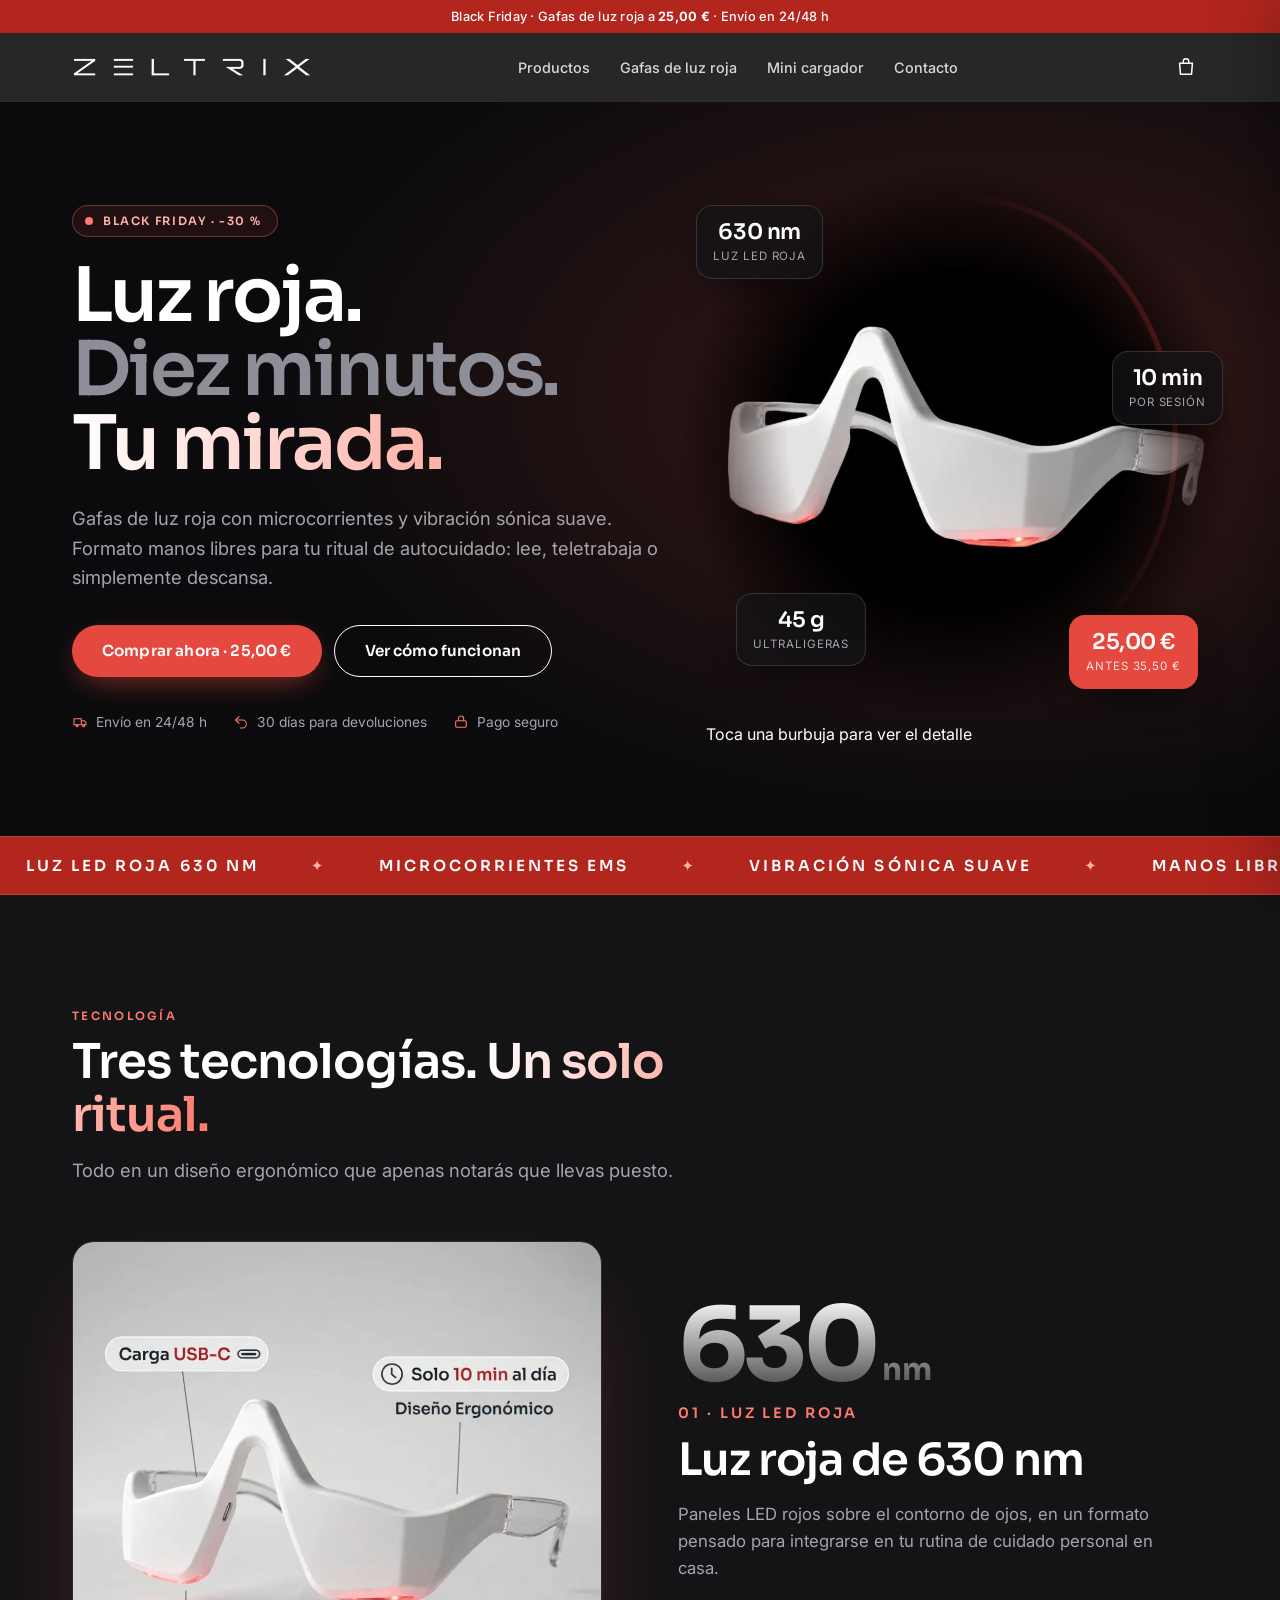
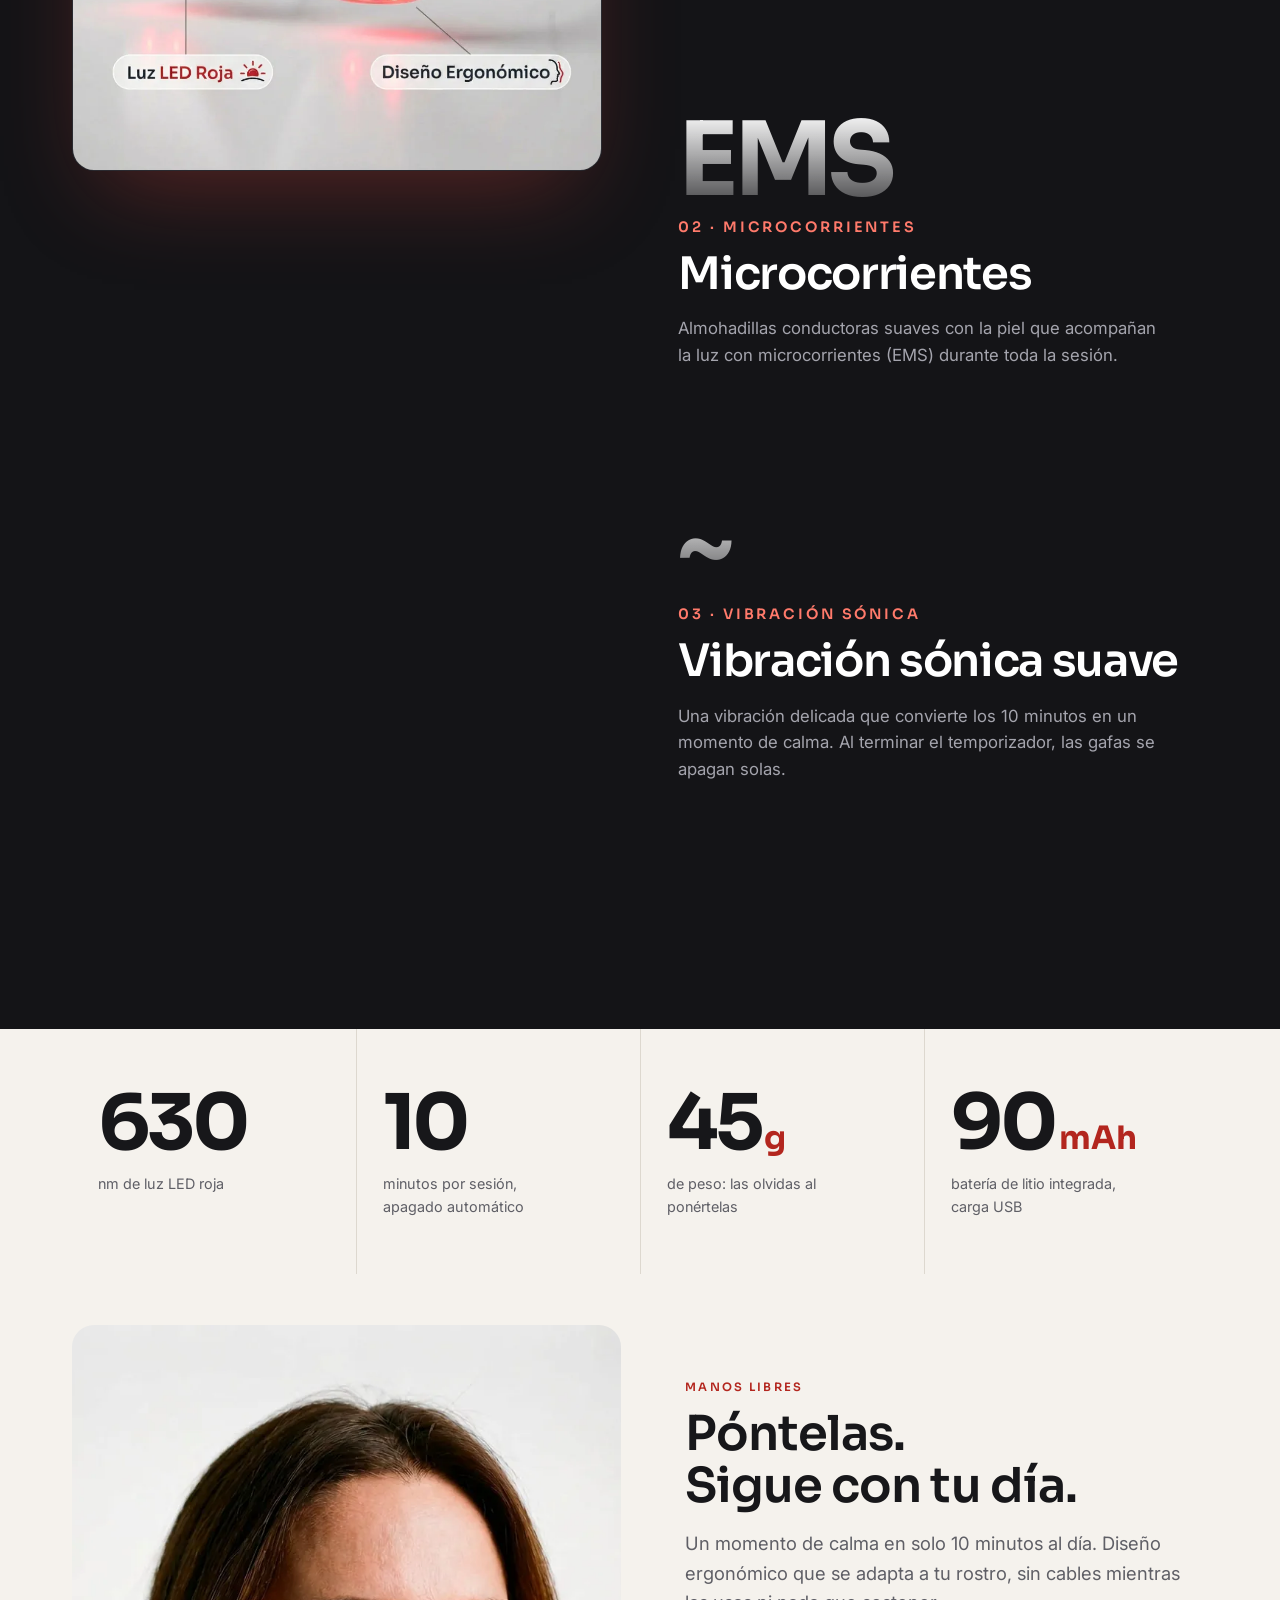
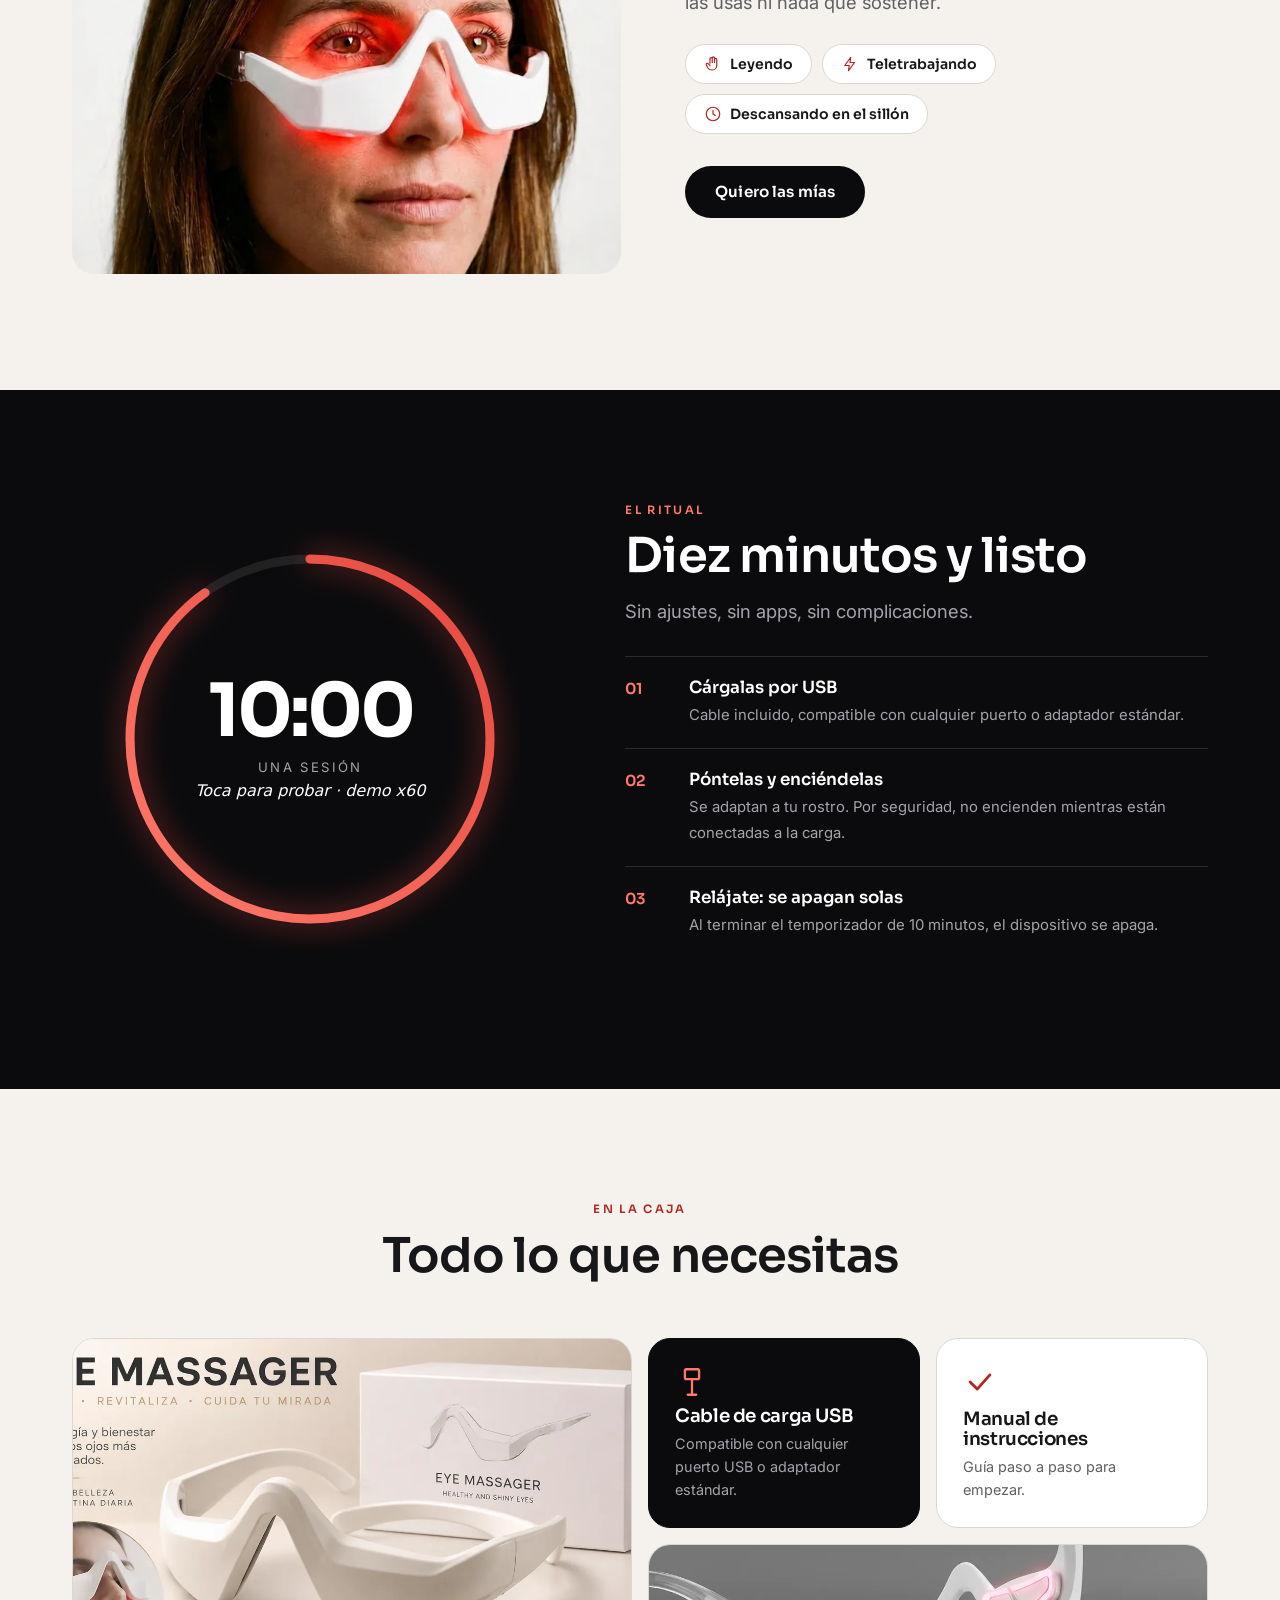
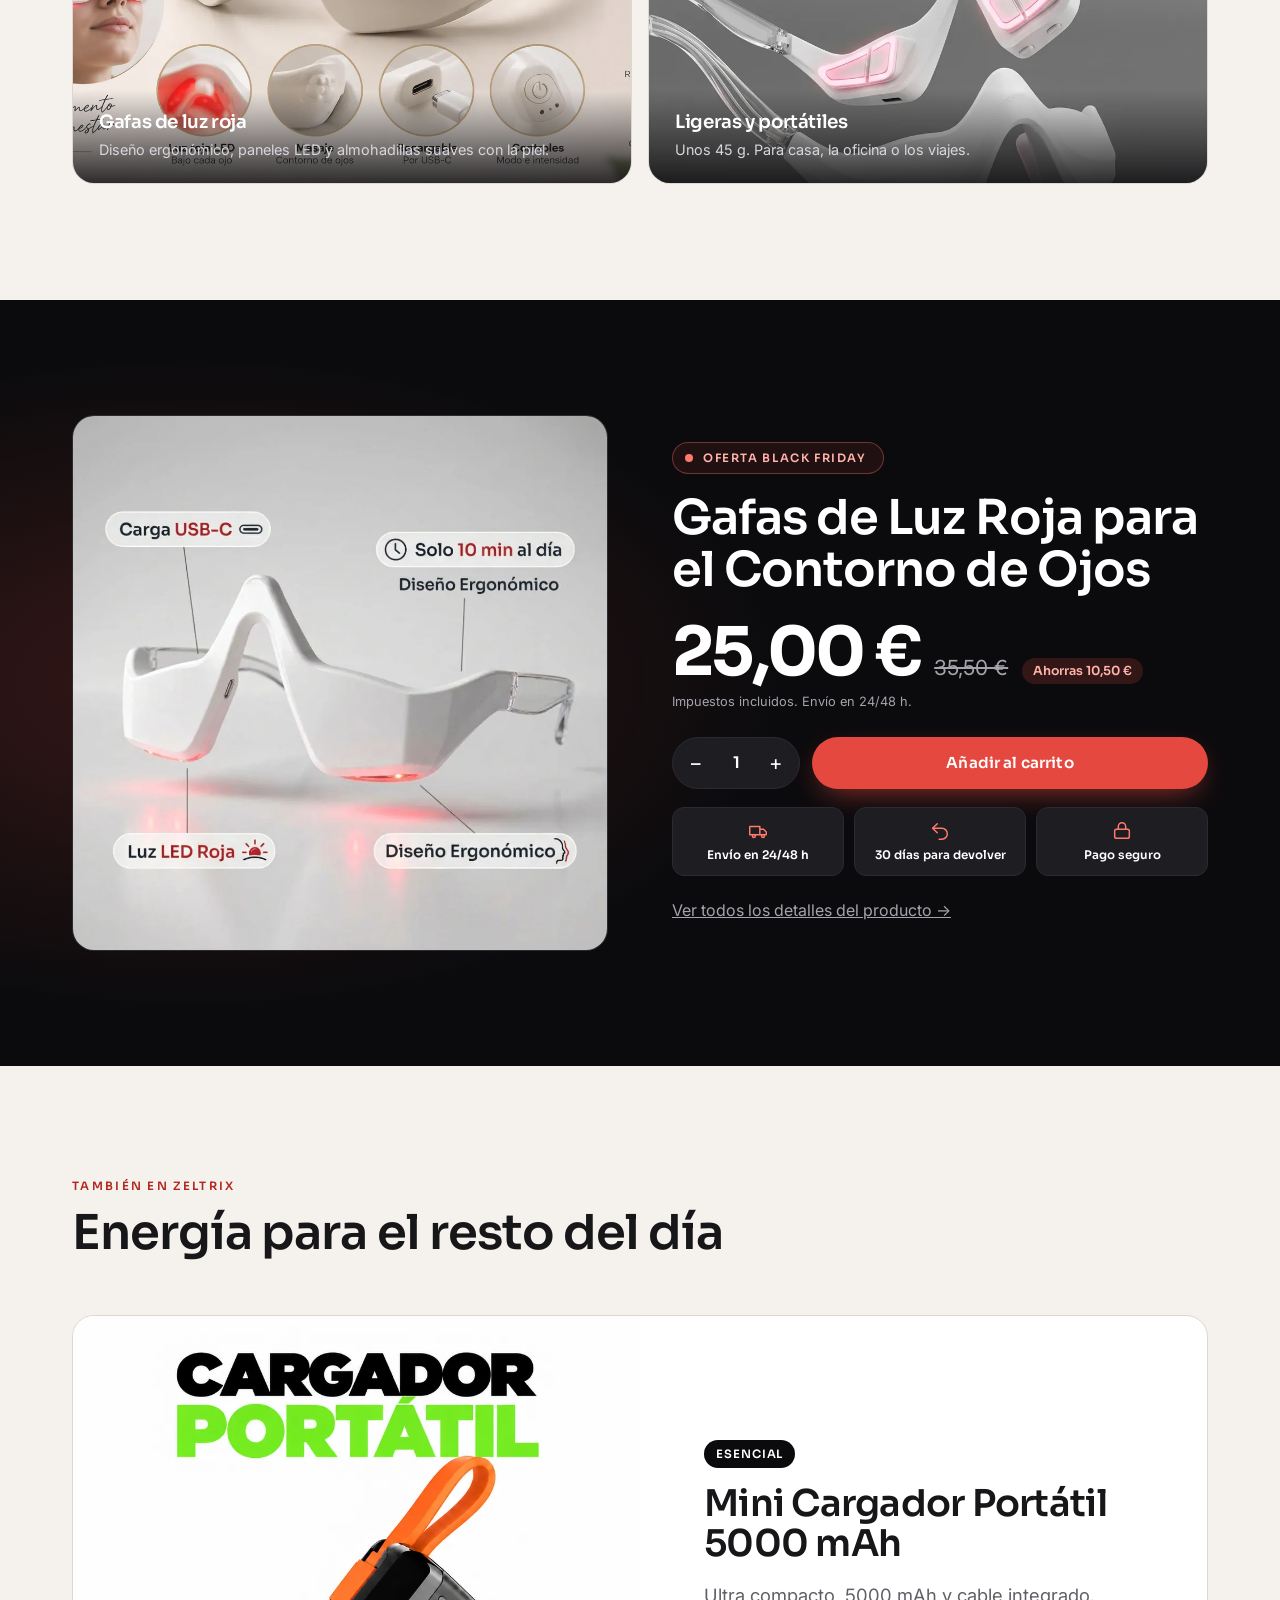
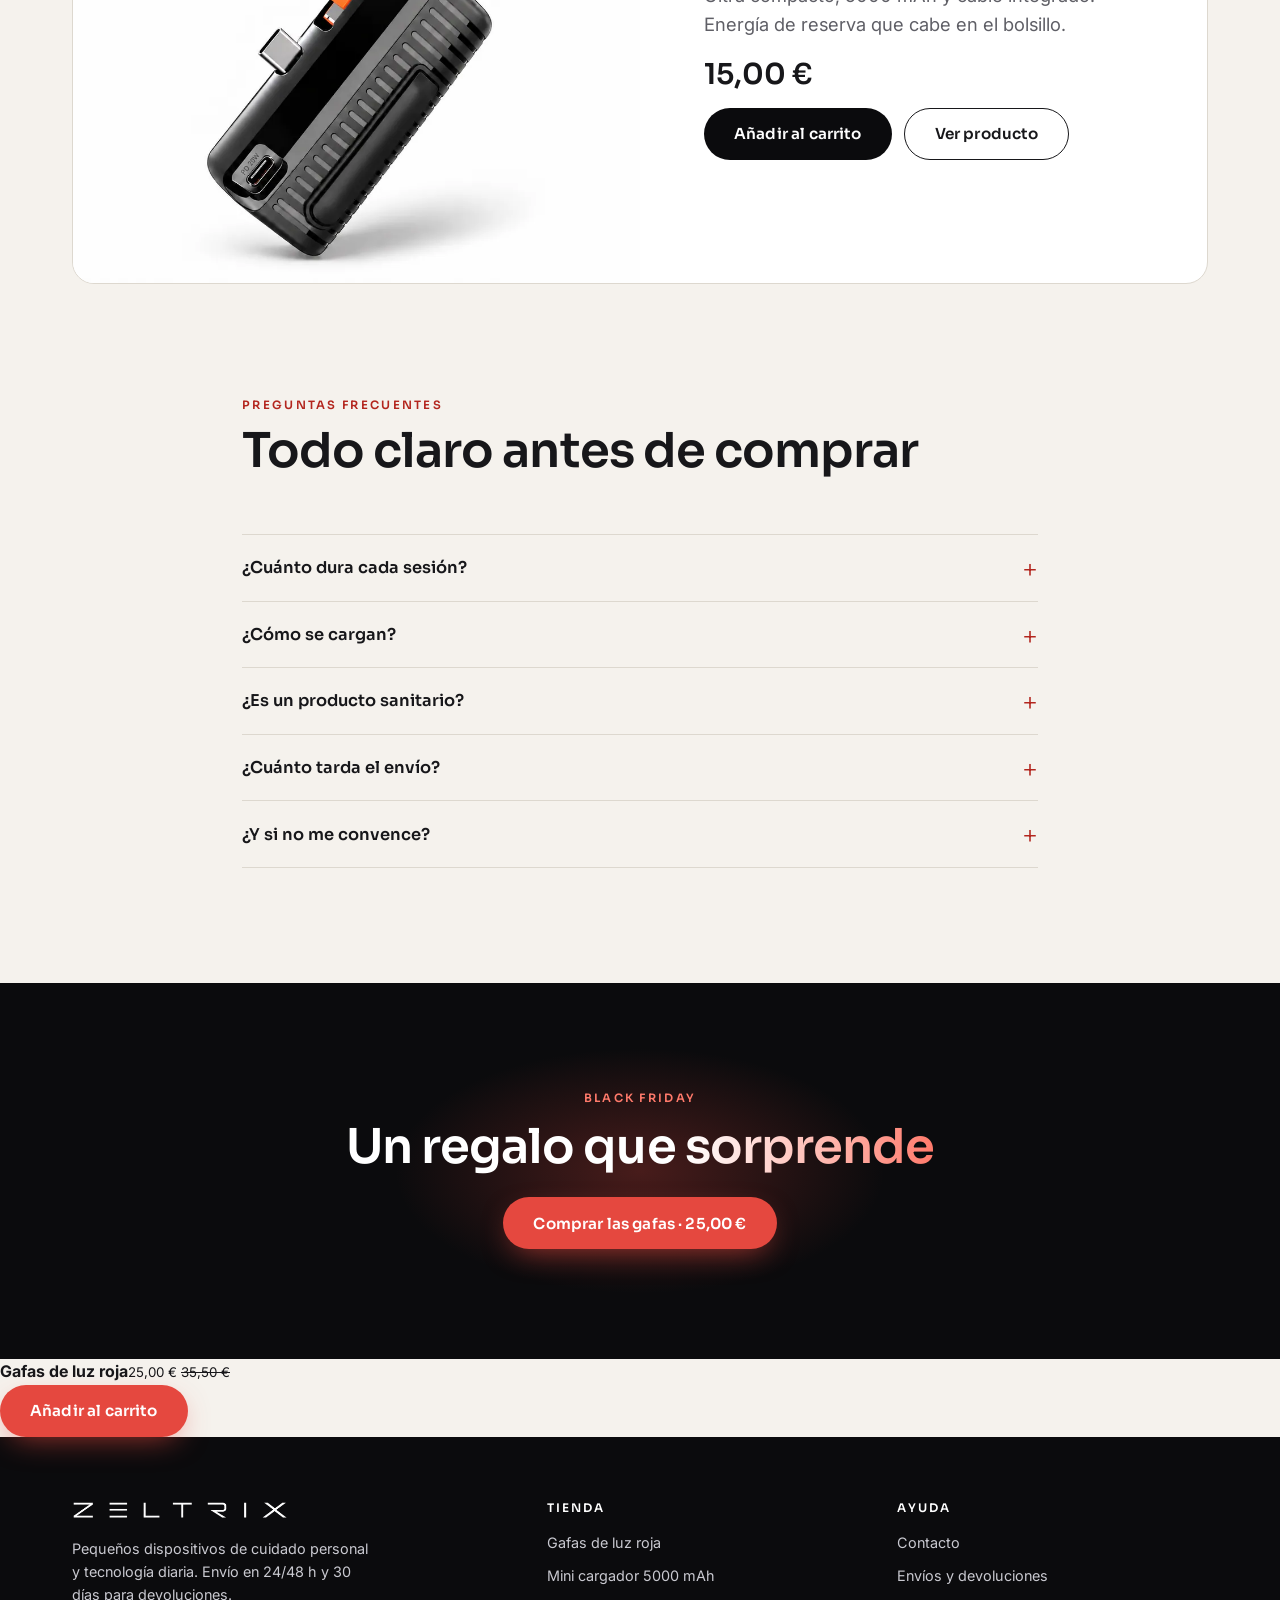
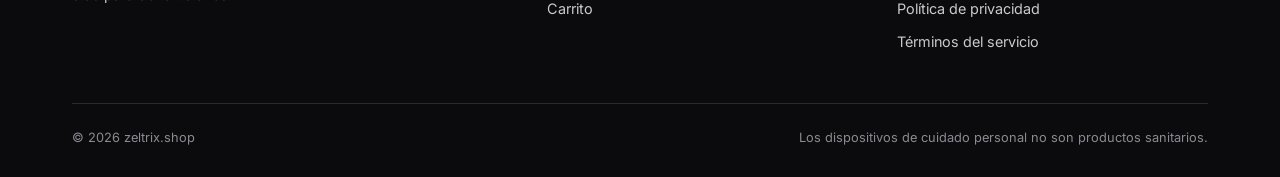
==== commit 2bb63925: "Add files via upload" ====
--- a/index.html
+++ b/index.html
@@ -42,7 +42,8 @@
 </div></header>
 <main id="main">
 
-<section class="hero lp dark"><div class="wrap">
+<div class="zprog" id="zprog" aria-hidden="true"></div>
+<section class="hero lp dark"><div class="embers" id="embers" aria-hidden="true"></div><div class="wrap">
   <div>
     <span class="pill"><i></i>Black Friday · -30 %</span>
     <h1><span>Luz roja.</span><span class="o">Diez minutos.</span><span class="glowtxt">Tu mirada.</span></h1>
@@ -53,12 +54,16 @@
     </div>
     <ul class="hero-meta"><li><svg viewBox="0 0 24 24" fill="none" stroke="currentColor" stroke-width="1.6" stroke-linecap="round" stroke-linejoin="round" aria-hidden="true"><path d="M3 7h11v9H3zM14 10h4l3 3v3h-7"/><circle cx="7.5" cy="17.5" r="1.6"/><circle cx="17.5" cy="17.5" r="1.6"/></svg>Envío en 24/48 h</li><li><svg viewBox="0 0 24 24" fill="none" stroke="currentColor" stroke-width="1.6" stroke-linecap="round" stroke-linejoin="round" aria-hidden="true"><path d="M9 14 4 9l5-5"/><path d="M4 9h10a6 6 0 0 1 0 12h-3"/></svg>30 días para devoluciones</li><li><svg viewBox="0 0 24 24" fill="none" stroke="currentColor" stroke-width="1.6" stroke-linecap="round" stroke-linejoin="round" aria-hidden="true"><rect x="4" y="10" width="16" height="10" rx="2"/><path d="M8 10V7a4 4 0 0 1 8 0v3"/></svg>Pago seguro</li></ul>
   </div>
+  <div class="stage-wrap">
   <div class="stage" id="stage">
     <img src="assets/img/gafas-1.webp" alt="Gafas de luz roja Zeltrix con los paneles LED encendidos" width="1000" height="1000" fetchpriority="high">
-    <div class="chip c1"><b>630 nm</b><small>Luz LED roja</small></div>
-    <div class="chip c2"><b>10 min</b><small>Por sesión</small></div>
-    <div class="chip c3"><b>45 g</b><small>Ultraligeras</small></div>
-    <div class="chip c4"><b>25,00 €</b><small>antes 35,50 €</small></div>
+    <div class="beam" aria-hidden="true"></div>
+    <button type="button" class="chip c1" data-cap="<b>630 nm</b> es la longitud de onda de la luz LED roja de los paneles."><b>630 nm</b><small>Luz LED roja</small></button>
+    <button type="button" class="chip c2" data-cap="<b>10 minutos</b> por sesión. Al terminar, las gafas se apagan solas."><b>10 min</b><small>Por sesión</small></button>
+    <button type="button" class="chip c3" data-cap="<b>Unos 45 g</b>: manos libres, las olvidas al ponértelas."><b>45 g</b><small>Ultraligeras</small></button>
+    <button type="button" class="chip c4" data-cap="<b>Oferta Black Friday</b>: ahorras 10,50 € frente al precio anterior."><b>25,00 €</b><small>antes 35,50 €</small></button>
+  </div>
+  <p class="stage-cap" id="stage-cap" aria-live="polite">Toca una burbuja para ver el detalle</p>
   </div>
 </div></section>
 
@@ -95,9 +100,9 @@
 </div></section>
 
 <section class="sec dark"><div class="wrap ritual">
-  <div class="ring rv" id="ring">
+  <div class="ring rv" id="ring" role="button" tabindex="0" aria-label="Probar una demo acelerada de la sesión de 10 minutos">
     <svg viewBox="0 0 280 280" aria-hidden="true"><defs><linearGradient id="rg" x1="0" y1="0" x2="1" y2="1"><stop offset="0" stop-color="#ff7a6b"/><stop offset="1" stop-color="#e5483f"/></linearGradient></defs><circle class="tr" cx="140" cy="140" r="120"/><circle class="pg" cx="140" cy="140" r="120"/></svg>
-    <div class="tm"><b>10:00</b><span>una sesión</span></div>
+    <div class="tm"><b id="ring-t">10:00</b><span id="ring-s">una sesión</span><i class="hint" id="ring-h">Toca para probar · demo x60</i></div>
   </div>
   <div class="rv">
     <p class="eyebrow">El ritual</p>
@@ -155,6 +160,8 @@
   <p class="eyebrow">Black Friday</p><h2 class="h2">Un regalo que <span class="glowtxt">sorprende</span></h2>
   <a class="btn btn-glow" href="#comprar">Comprar las gafas · 25,00 €</a>
 </div></section>
+<div class="hm-bar" id="hm-bar"><div class="nm"><b>Gafas de luz roja</b><small>25,00 € <s>35,50 €</s></small></div><button type="button" class="btn btn-glow" data-add="gafas" data-quick>Añadir al carrito</button></div>
+<script src="assets/home.js" defer></script>
 </main>
 <footer class="ftr"><div class="wrap">
   <div class="cols">
